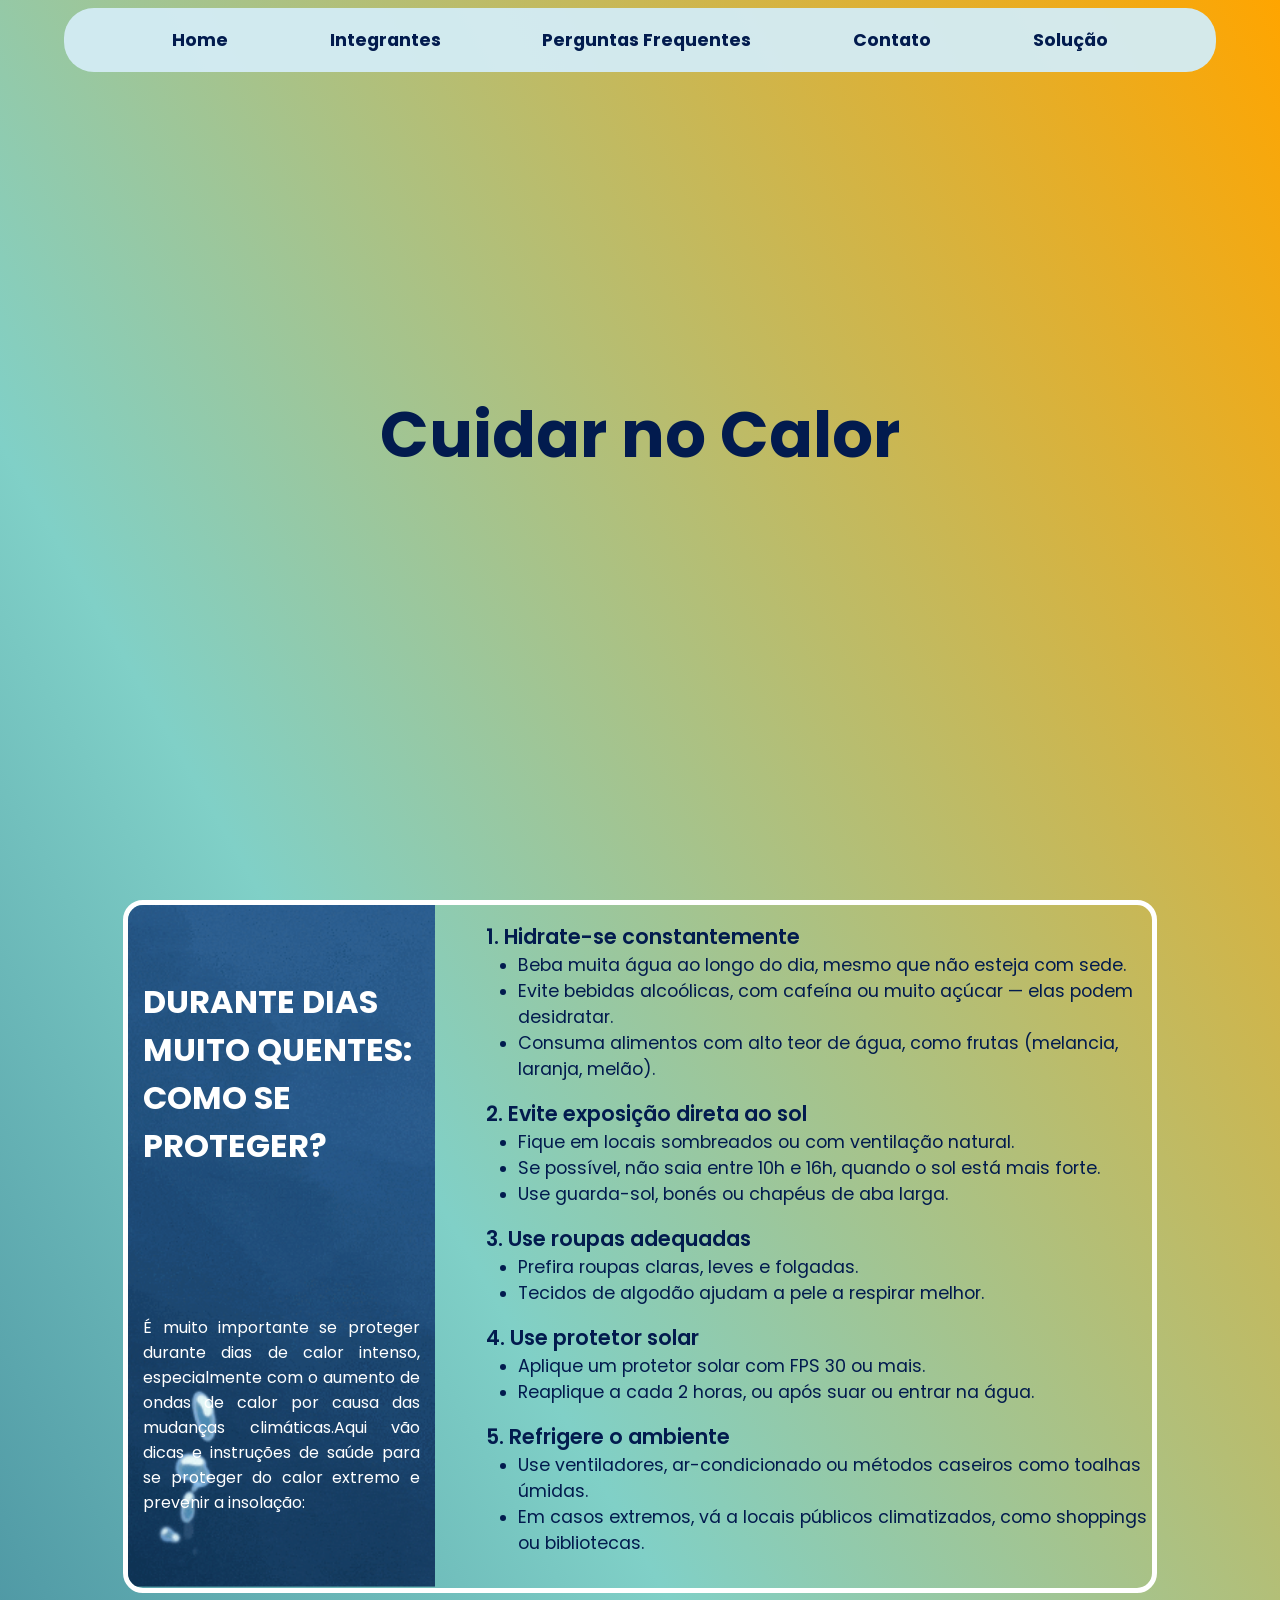
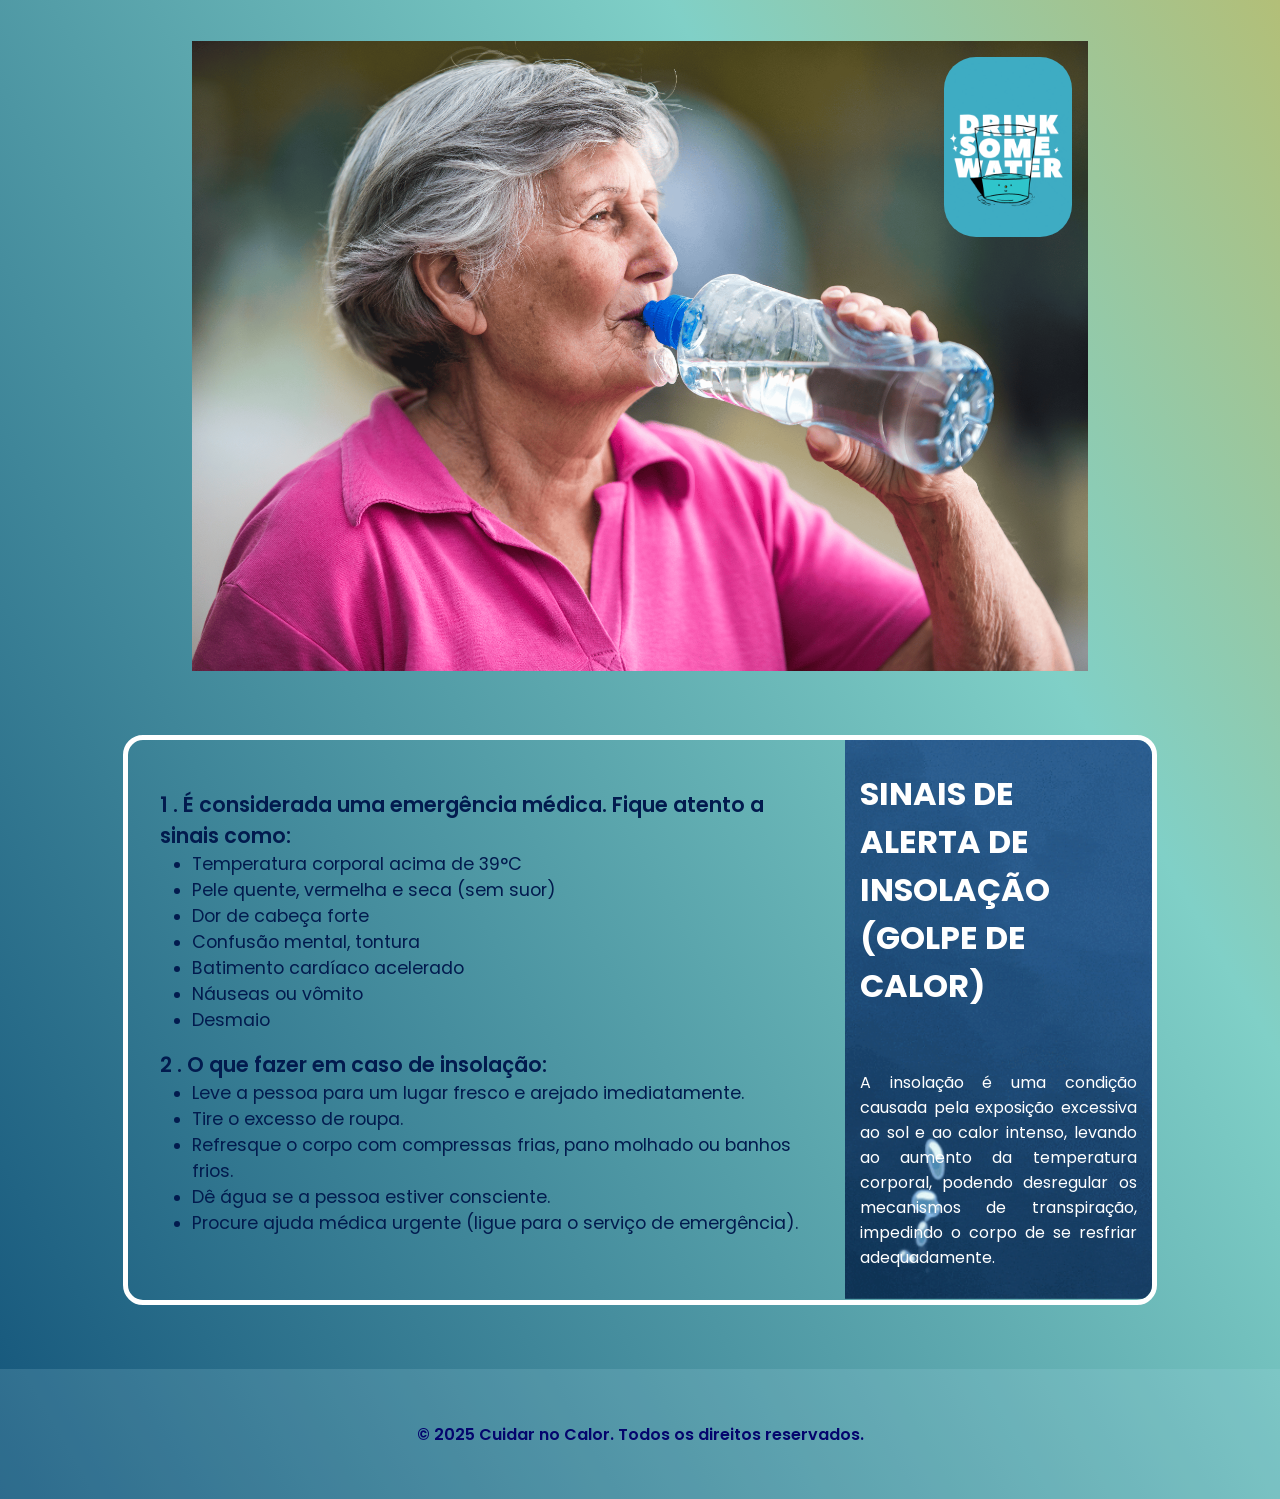
==== index.html @ ffef9924 "first commit" ====
<!DOCTYPE html>
<html lang="pt-br">
<head>
    <meta charset="UTF-8">
    <meta name="viewport" content="width=device-width, initial-scale=1.0">
    <link rel="stylesheet" href="./style/global.css">
    <link rel="stylesheet" href="./style/nav.css">
    <link rel="stylesheet" href="./style/index.css">
    <link rel="stylesheet" href="./style/footer.css">
    <link href="https://fonts.googleapis.com/css2?family=Poppins:wght@300;400;500;600;700&display=swap" rel="stylesheet">

    <title>Home</title>
</head>
<body>
    <header id="mainHeader">
        <nav>
             <ul>
                <li>Home</li>
                <li>Integrantes</li>
                <li>Perguntas Frequentes</li>
                <li>Contato</li>
                <li>Solução</li>
            </ul>
        </nav>
    </header>
    <main>
        <div class="banner">
            <h1>Cuidar no Calor </h1>
        </div>

        <section>  
            <div class="side_title_content">
                <h3>
                    DURANTE DIAS MUITO QUENTES: COMO SE PROTEGER?
                </h3>
                <p>
                    É muito importante se proteger durante dias de calor intenso, especialmente com o aumento de ondas de 
                    calor por causa das mudanças climáticas.Aqui vão dicas e instruções de saúde para se proteger do 
                    calor extremo e prevenir a insolação:
                </p>
            </div>
            <div class="side_content">
                <div class="inner_content">
                    <p class="sub_subtitle">1. Hidrate-se constantemente</p>
                    <ul>
                        <li><p>Beba muita água ao longo do dia, mesmo que não esteja com sede.</p></li>
                        <li><p>Evite bebidas alcoólicas, com cafeína ou muito açúcar — elas podem desidratar.</p></li>
                        <li><p> Consuma alimentos com alto teor de água, como frutas (melancia, laranja, melão).</p></li>
                    </ul>
                
                 </div>
             
                 <div class="inner_content">
                    <p class="sub_subtitle">2. Evite exposição direta ao sol</p>
                    <ul>
                        <li><p>Fique em locais sombreados ou com ventilação natural.</p></li>
                        <li><p>Se possível, não saia entre 10h e 16h, quando o sol está mais forte.</p></li>
                        <li><p>Use guarda-sol, bonés ou chapéus de aba larga.</p></li>
                    </ul>
                 </div>
             
                 <div class="inner_content">
                    <p class="sub_subtitle">3. Use roupas adequadas</p>
                    <ul>
                        <li><p>Prefira roupas claras, leves e folgadas.</p></li>
                        <li><p>Tecidos de algodão ajudam a pele a respirar melhor.</p></li>
                    </ul>
                 </div>
             
                 <div class="inner_content">
                    <p class="sub_subtitle">4. Use protetor solar</p>
                    <ul>
                        <li><p>Aplique um protetor solar com FPS 30 ou mais.</p></li>
                        <li><p>Reaplique a cada 2 horas, ou após suar ou entrar na água.</p></li>
                    </ul>
                 </div>
             
                 <div class="inner_content">
                    <p class="sub_subtitle">5. Refrigere o ambiente</p>
                    <ul>
                        <li><p>Use ventiladores, ar-condicionado ou métodos caseiros como toalhas úmidas.</p></li>
                        <li><p>Em casos extremos, vá a locais públicos climatizados, como shoppings ou bibliotecas.</p></li>
                    </ul>
                 </div>
            </div>
            
             
        </section>

        <div class="banner banner_img">
            <img id="animacao_agua" src="./img/agua-animacao/Drink Water Drinking GIF by The Good Type Co.gif" alt="">
        
        </div>

        <section class="flex-inverted">
            <div class="side_title_content ">
                <h3>SINAIS DE ALERTA DE INSOLAÇÃO (GOLPE DE CALOR)</h3>

                <p>
                A insolação é uma condição causada pela exposição excessiva ao sol e ao calor intenso, 
                levando ao aumento da temperatura corporal, podendo desregular os mecanismos de transpiração,
                 impedindo o corpo de se resfriar adequadamente. 
                </p>

            </div>
           
            <div class="side_content margin_itens_right">
                 <div class="inner_content">
                     <p class="sub_subtitle"> 1 . É considerada uma emergência médica. Fique atento a sinais como:</p>
                      <ul>
                          <li><p>Temperatura corporal acima de 39°C</p></li>
                          <li><p>Pele quente, vermelha e seca (sem suor)</p></li>
                          <li><p>Dor de cabeça forte</p></li>
                          <li><p>Confusão mental, tontura</p></li>
                          <li><p>Batimento cardíaco acelerado</p></li>
                          <li><p>Náuseas ou vômito</p></li>
                          <li><p>Desmaio</p></li>
                      </ul>
                  </div>
              
                  <div class="inner_content">
                      <p class="sub_subtitle">2 . O que fazer em caso de insolação:</p>
                      <ul>
                          <li><p> Leve a pessoa para um lugar fresco e arejado imediatamente.</p></li>
                          <li><p> Tire o excesso de roupa.</p></li>
                          <li><p> Refresque o corpo com compressas frias, pano molhado ou banhos frios.</p></li>
                          <li><p> Dê água se a pessoa estiver consciente.</p></li>
                          <li><p> Procure ajuda médica urgente (ligue para o serviço de emergência).</p></li>
                      </ul>
                  </div>
            </div>
          
            
        </section>
    </main>
    <footer>
        <p>&copy; 2025 Cuidar no Calor. Todos os direitos reservados.</p>
    </footer>

    <script src="./script/index.js"></script>
</body>
</html>
---- style/global.css ----
*{
    margin: 0;
    padding: 0;
    box-sizing: 0;

    list-style: none;
    text-decoration: none;

    font-family: 'Poppins', sans-serif;

}

root{
    --font-dark-blue:rgb(2, 27, 78);
}


body{
    min-height: 100vh;
    width: 100vw;
    /* background-image: url(../img/nav-img/cloudy-4.jpg); */
    /* background-image: linear-gradient(60deg, #64b3f4 0%, #c2e59c 100%); */
    background-image: linear-gradient(60deg, #13547a 0%, #80d0c7 50% , orange 100%);
    background-size: cover;
    background-repeat: no-repeat;

}

h1{
   text-align: center;
   color: var(--font-dark-blue);
   margin-bottom:2rem ;
   font-size:4rem;
}
---- style/nav.css ----
:root{
    --font-dark-blue:rgb(2, 27, 78);
}

header{
    position: fixed;
    top: 0rem;
    width: 100vw;
    height: auto;
    display: grid;
    place-items: center;
    margin-top: 0.5rem;
    background-size: cover;
    background-position: center;
    background-repeat: no-repeat;
    z-index: 100;
    transition: 0.5s ease-in-out all;

}

#mainHeader.hide {
    transform: translateY(-130%); 
}

nav {
    width: 90%;
    height: 4rem;
    display: grid;
    place-items: center;
    border-radius: 30px;
    background-color: rgba(211, 236, 244, 0.961);
}

nav ul{
    width: 90%;
    display: flex;
    align-items: center;
    justify-content: space-around;
}

nav ul li{
    color: var(--font-dark-blue);
    font-size: 1.1rem;
    font-weight: 700;
    cursor: pointer;
    transition: 0.4s ease-in-out all;
    padding: 5px;
}

nav ul li:hover{
    transform: scale(1.15);
}
---- style/index.css ----
root{
    --font-dark-blue:rgb(2, 27, 78);
}

main{
display: flex;
flex-direction: column;
align-items: center;
justify-content: center;

}

.banner{
    width: 100vw;
    height: 100vh;
    display: flex;
    align-items: center;
    justify-content: center;
    opacity: 0; 
    transform: translateY(20px);
    animation: aparecerH1 5s ease forwards; 
}

@keyframes aparecerH1 {
    from {
        opacity: 0;
        transform: translateY(20px);
    }
    to {
        opacity: 1;
        transform: translateY(0);
    }
}

.banner_img{
    position: relative;
    background-image: url(../img/water01.webp);
    background-size: cover;
    width: 70%;
    height: 70vh;
    margin-bottom: 4rem;
    z-index: 90;

}

#animacao_agua{
    position: absolute;
    width: 8rem;
    top: 1rem;
    right: 1rem;
    border-radius: 2rem;
}

section {
    width: 80%;
    min-height: 35rem;
    display: flex;
    align-items: center;
    justify-content: space-between;
    margin-bottom: 3rem;
    border: 5px solid white;
    border-radius: 20px;
    overflow: hidden;
}

.flex-inverted{
    flex-direction: row-reverse
}

.side_title_content{
    width: 30%;
    display: flex;
    flex-direction: column;
    align-items: center;
    align-self: stretch;
    justify-content: space-around;
    padding: 0;
    margin: 0;
    background-image: url(../img/agua-animacao/AnimationBubble.gif);
    background-position: center;
    background-repeat: no-repeat;
    background-size: cover;
}

.side_title_content h3{
    font-size: 2rem;
    width: 90%;
    color: white;
    
}

.side_title_content p{
    font-size: 1rem;
    width: 90%;
    color: white;
    text-align: justify;
}

.side_content{
    display: flex;
    flex-direction: column;
    width: 65%;
    padding: 1rem 0;
}

.margin_itens_right{
   margin-left: 2rem;
   
}

.inner_content .sub_subtitle{
    font-size: 1.3rem;
    font-weight: 600;
    color: var(--font-dark-blue);

}

.inner_content ul{
    margin-bottom: 1rem;
}

.inner_content ul li{
    list-style:disc;
    margin-left: 2rem;
    color: var(--font-dark-blue);
}
.inner_content ul li p{
    color: var(--font-dark-blue);
    font-size: 1.1rem;
}
---- style/footer.css ----
:root{
    --dark-blue-color: rgb(4, 4, 109);
}

footer{
    display: grid;
    place-items: center;
    height: 90px;
    width: 100vw;
    background-color: rgba(173, 216, 230, 0.168);
    padding: 20px 0;
    margin-top: 1rem;
}

footer p{
    font-size: 16px;
    font-weight: 600;
    color: var(--dark-blue-color);
}


@media (max-width: 600px){
    footer{
        padding:  0px;
    }
    
    footer p{
        font-size: 12px;
        text-align: center;
    }

}

@media (min-width: 601px) and (max-width: 761px){
    footer{
        padding:  0px;
    }
    
    footer p{
        font-size: 14px;
    }
}
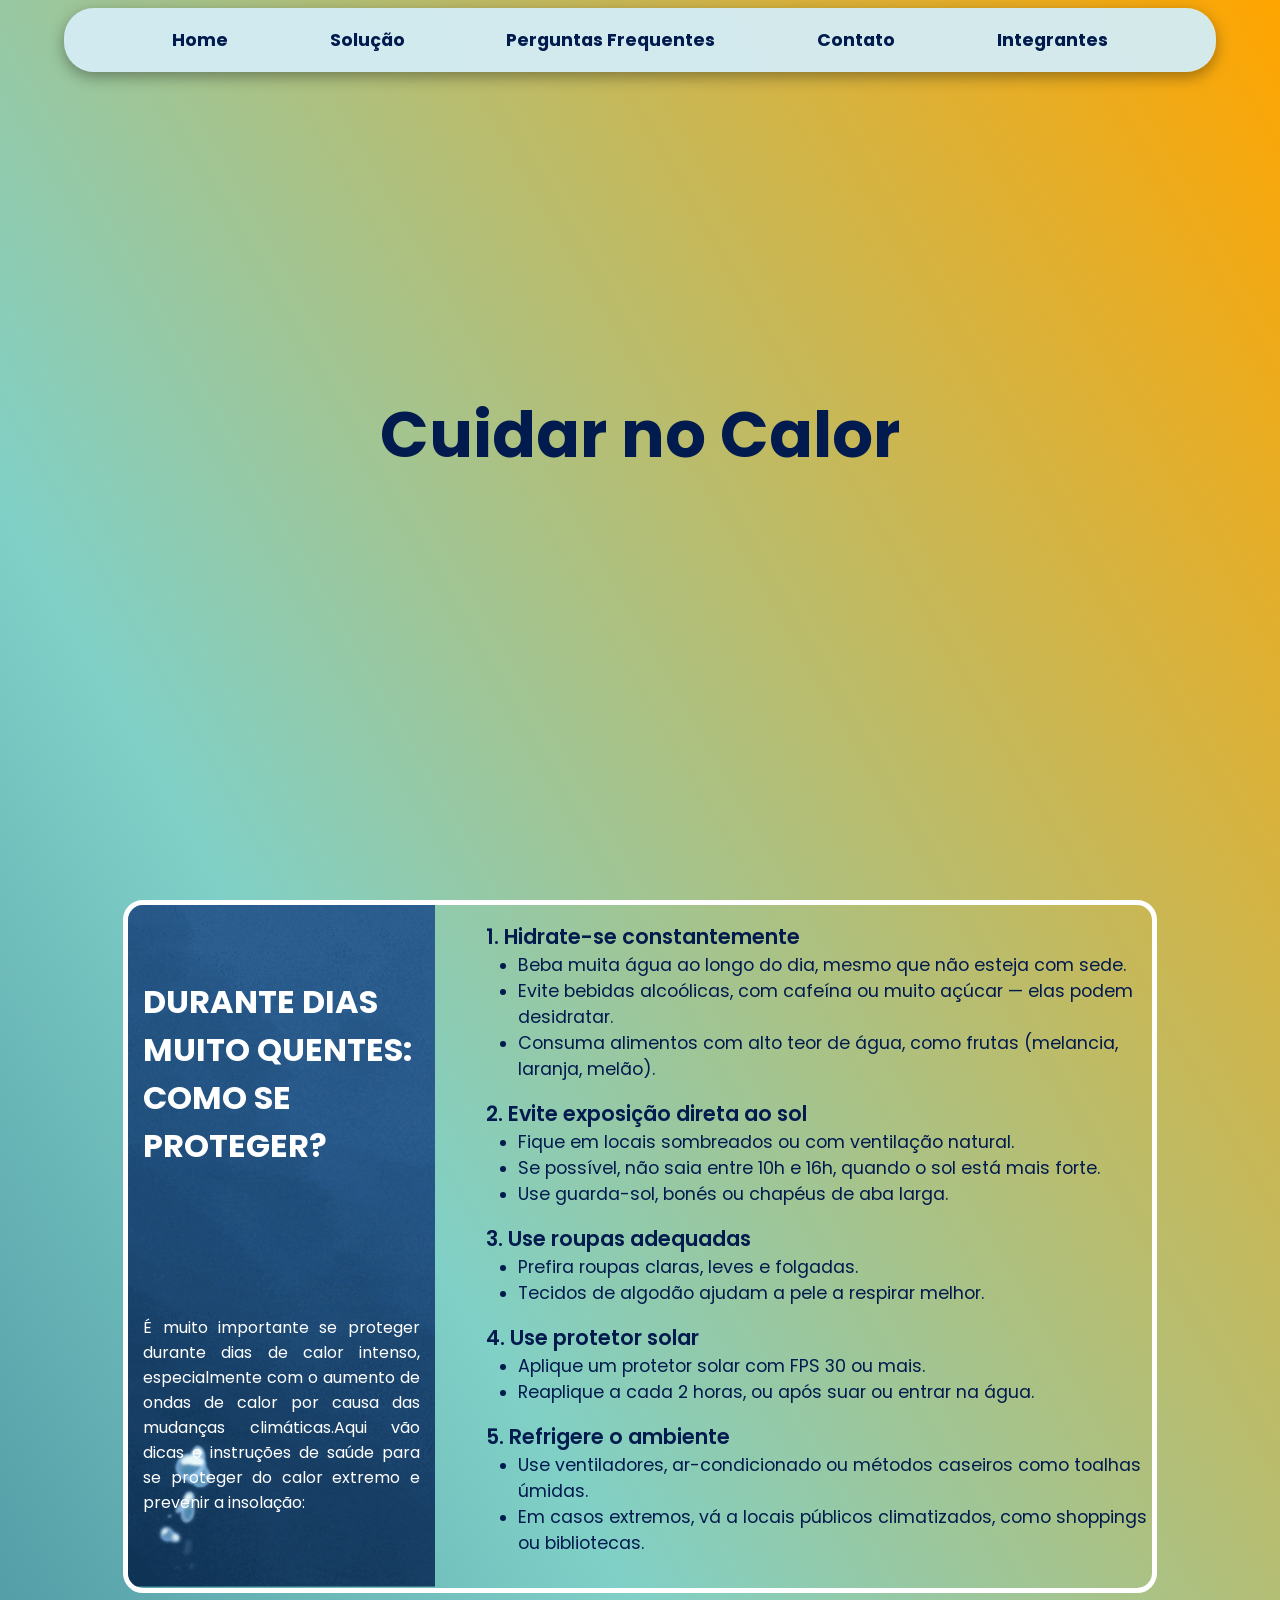
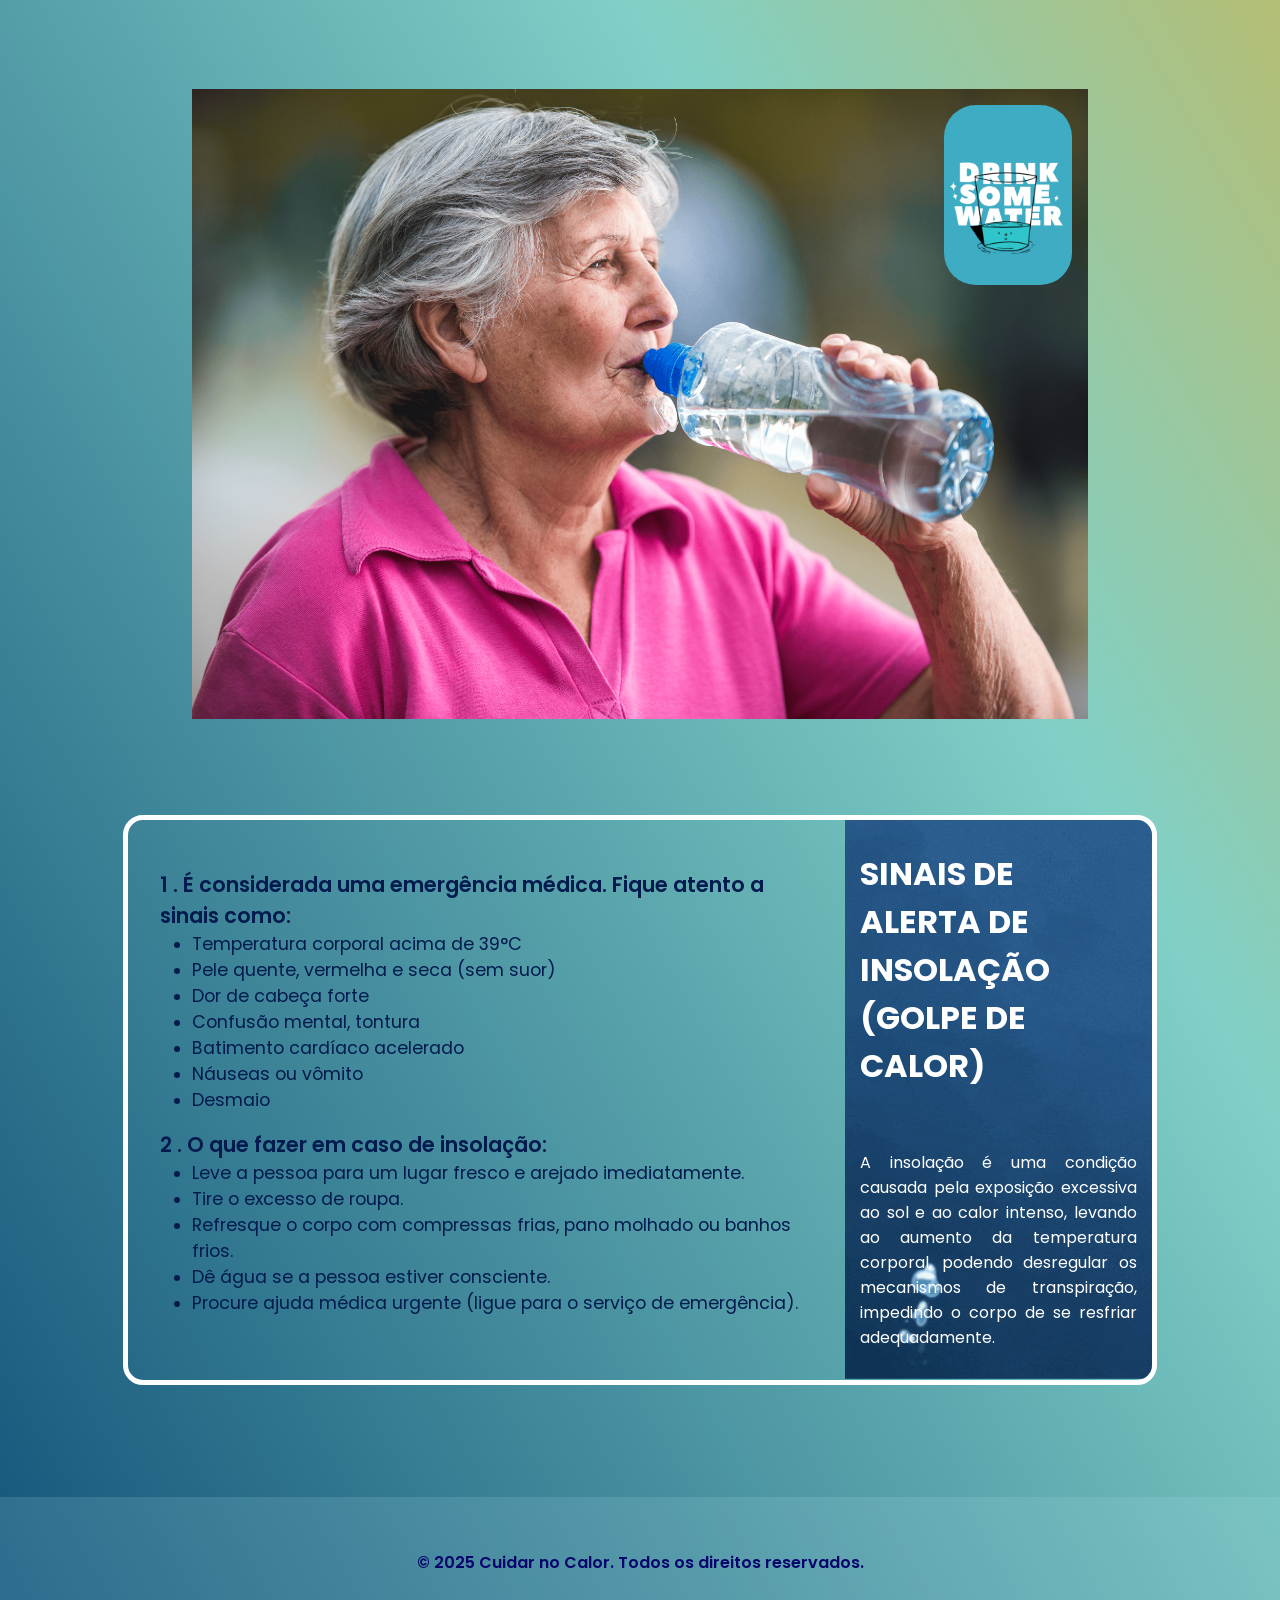
==== commit dd3670d3: "FAQ feito" ====
--- a/index.html
+++ b/index.html
@@ -15,11 +15,11 @@
     <header id="mainHeader">
         <nav>
              <ul>
-                <li>Home</li>
-                <li>Integrantes</li>
-                <li>Perguntas Frequentes</li>
-                <li>Contato</li>
-                <li>Solução</li>
+                <li><a href="#">Home</a></li>
+                <li><a href="#">Solução</a></li>
+                <li><a href="./pages/faq.html">Perguntas Frequentes</a></li>
+                <li><a href="#">Contato</a></li>
+                <li><a href="#">Integrantes</a></li>
             </ul>
         </nav>
     </header>
@@ -137,6 +137,6 @@
         <p>&copy; 2025 Cuidar no Calor. Todos os direitos reservados.</p>
     </footer>
 
-    <script src="./script/index.js"></script>
+    <script src="./script/nav.js"></script>
 </body>
 </html>
--- a/style/global.css
+++ b/style/global.css
@@ -26,10 +26,7 @@
 
 }
 
-h1{
-   text-align: center;
-   color: var(--font-dark-blue);
-   margin-bottom:2rem ;
-   font-size:4rem;
-}
 
+a{
+    color: var(--font-dark-blue);
+}
--- a/style/nav.css
+++ b/style/nav.css
@@ -14,7 +14,8 @@
     background-position: center;
     background-repeat: no-repeat;
     z-index: 100;
-    transition: 0.5s ease-in-out all;
+    transition: 0.6s ease-in-out all;
+   
 
 }
 
@@ -29,6 +30,7 @@
     place-items: center;
     border-radius: 30px;
     background-color: rgba(211, 236, 244, 0.961);
+    box-shadow: rgba(0, 0, 0, 0.35) 0px 5px 15px;
 }
 
 nav ul{
--- a/style/index.css
+++ b/style/index.css
@@ -1,4 +1,4 @@
-root{
+:root{
     --font-dark-blue:rgb(2, 27, 78);
 }
 
@@ -9,6 +9,13 @@
 justify-content: center;
 
 }
+
+h1{
+    text-align: center;
+    color: var(--font-dark-blue);
+    margin-bottom:2rem ;
+    font-size:4rem;
+ }
 
 .banner{
     width: 100vw;
@@ -38,7 +45,7 @@
     background-size: cover;
     width: 70%;
     height: 70vh;
-    margin-bottom: 4rem;
+    margin-bottom: 6rem;
     z-index: 90;
 
 }
@@ -57,7 +64,7 @@
     display: flex;
     align-items: center;
     justify-content: space-between;
-    margin-bottom: 3rem;
+    margin-bottom: 6rem;
     border: 5px solid white;
     border-radius: 20px;
     overflow: hidden;
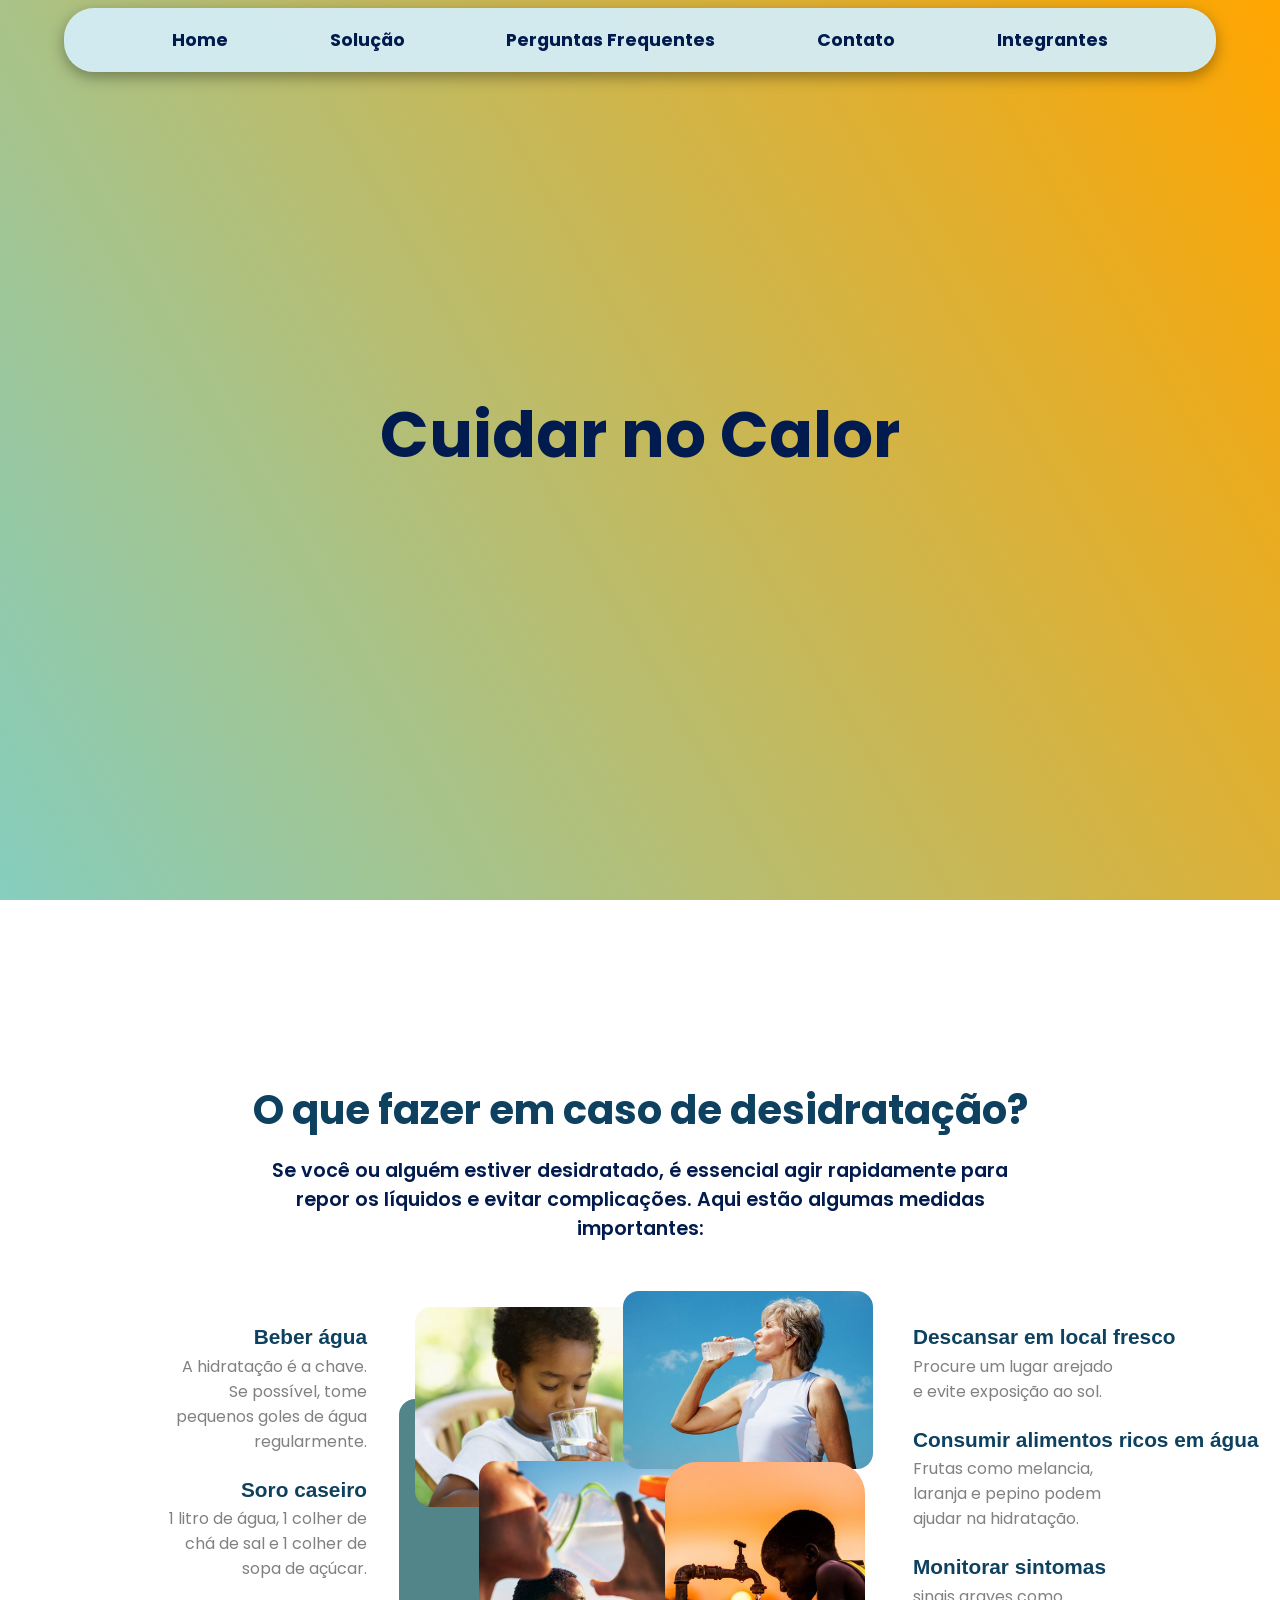
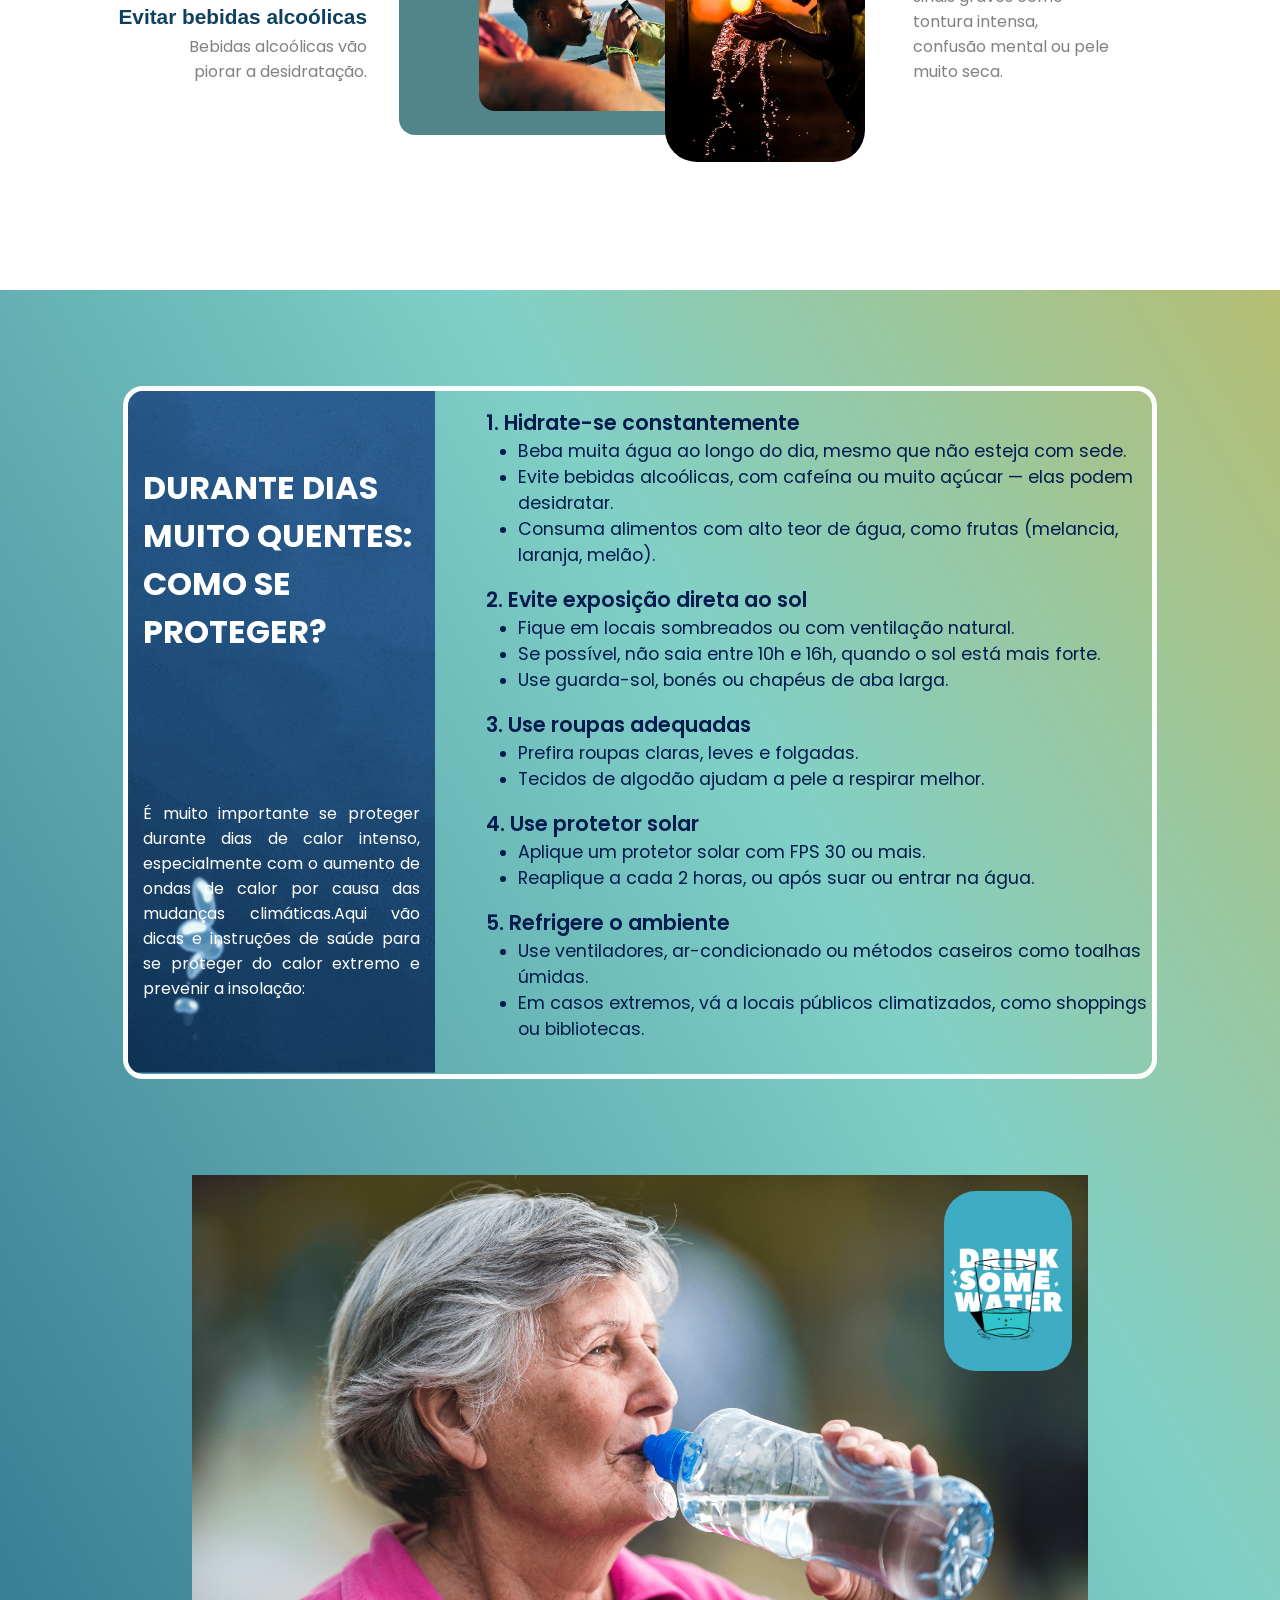
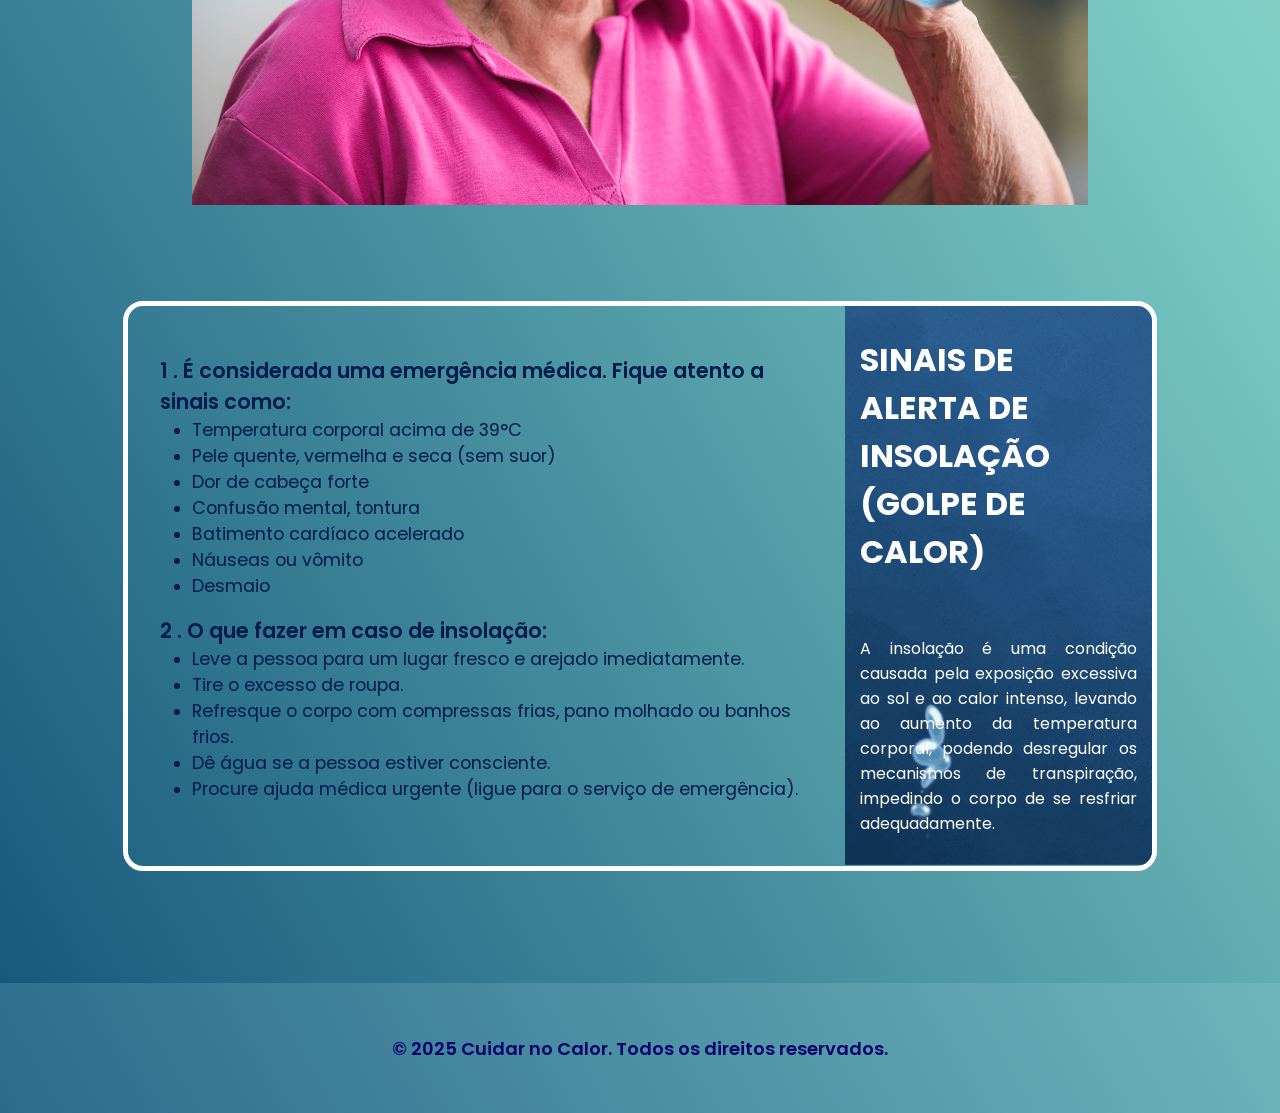
==== commit bfb1dd77: "faq e section 01 index" ====
--- a/index.html
+++ b/index.html
@@ -9,7 +9,7 @@
     <link rel="stylesheet" href="./style/footer.css">
     <link href="https://fonts.googleapis.com/css2?family=Poppins:wght@300;400;500;600;700&display=swap" rel="stylesheet">
 
-    <title>Home</title>
+    <title>Cuidar no Calor - Home</title>
 </head>
 <body>
     <header id="mainHeader">
@@ -23,10 +23,61 @@
             </ul>
         </nav>
     </header>
+
     <main>
         <div class="banner">
             <h1>Cuidar no Calor </h1>
         </div>
+
+        <section id="section01">
+            <h3>O que fazer em caso de desidratação?</h3>
+            <p id="text01_sec03">
+              Se você ou alguém estiver desidratado, é essencial agir rapidamente para repor os 
+              líquidos e evitar complicações. Aqui estão algumas medidas importantes:
+           </p>
+ 
+           <div id="container_info">
+             <div id="container_left">
+                 <div class="box box_left">
+                     <p class="titulo">Beber água</p>
+                     <p class="text">A hidratação é a chave. Se possível, tome pequenos goles de água regularmente.</p>
+                 </div>
+                 <div class="box box_left">
+                     <p class="titulo">Soro caseiro</p>
+                     <p class="text">1 litro de água, 1 colher de chá de sal e 1 colher de sopa de açúcar.</p>
+                 </div>
+                 <div class="box box_left">
+                     <p class="titulo">Evitar bebidas alcoólicas</p>
+                     <p class="text">Bebidas alcoólicas vão piorar a desidratação.</p>
+                 </div>
+              
+             </div>
+ 
+             <div id="container_middle">
+                 <div id="back_container"></div>
+                 <div id="dot_container"></div>
+                 <img id="img03" src="./img/section01/agua01.jpg" alt="">
+                 <img id="img02" src="./img/section01/agua02.jpg" alt="">
+                 <img id="img01" src="./img/section01/agua03.jpg" alt="">
+                 <img id="img04" src="./img/section01/agua04.jpg" alt="">
+             </div>
+ 
+             <div id="container_right">
+                 <div class="box box_right">
+                     <p class="titulo leff_position">Descansar em local fresco</p>
+                     <p class="text leff_position">Procure um lugar arejado e evite exposição ao sol.</p>
+                 </div> 
+                 <div class="box box_right">
+                     <p class="titulo leff_position">Consumir alimentos ricos em água</p>
+                     <p class="text leff_position">Frutas como melancia, laranja e pepino podem ajudar na hidratação.</p>
+                 </div>
+                  <div class="box box_right">
+                     <p class="titulo leff_position">Monitorar sintomas</p>
+                     <p class="text leff_position">sinais graves como tontura intensa, confusão mental ou pele muito seca.</p>
+                 </div>
+             </div>
+           </div>
+         </section>
 
         <section>  
             <div class="side_title_content">
@@ -88,8 +139,7 @@
         </section>
 
         <div class="banner banner_img">
-            <img id="animacao_agua" src="./img/agua-animacao/Drink Water Drinking GIF by The Good Type Co.gif" alt="">
-        
+            <img id="animacao_agua" src="./img/agua-animacao/Drink Water Drinking GIF by The Good Type Co.gif" alt="">      
         </div>
 
         <section class="flex-inverted">
@@ -132,7 +182,12 @@
           
             
         </section>
+
+      
+
+
     </main>
+
     <footer>
         <p>&copy; 2025 Cuidar no Calor. Todos os direitos reservados.</p>
     </footer>
--- a/style/index.css
+++ b/style/index.css
@@ -1,5 +1,6 @@
 :root{
     --font-dark-blue:rgb(2, 27, 78);
+    --font-title-green: #0e415f;
 }
 
 main{
@@ -10,12 +11,6 @@
 
 }
 
-h1{
-    text-align: center;
-    color: var(--font-dark-blue);
-    margin-bottom:2rem ;
-    font-size:4rem;
- }
 
 .banner{
     width: 100vw;
@@ -27,6 +22,14 @@
     transform: translateY(20px);
     animation: aparecerH1 5s ease forwards; 
 }
+
+h1{
+    text-align: center;
+    color: var(--font-dark-blue);
+    margin-bottom:2rem ;
+    font-size:4rem;
+ }
+
 
 @keyframes aparecerH1 {
     from {
@@ -134,4 +137,147 @@
 .inner_content ul li p{
     color: var(--font-dark-blue);
     font-size: 1.1rem;
-}+}
+
+#section01{
+    display: flex;
+    flex-direction: column;
+    align-items: center;
+    justify-content: center;
+    border: none;
+    width: 100vw;
+    background-color: white;
+    border-radius: 0;
+    min-height: 110vh;
+}
+
+#section01 > h3{
+    font-size: 2.5rem;
+    margin: 1rem 0;
+    color: var(--font-title-green);
+}
+
+#text01_sec03{
+    font-size: 1.2rem;
+    font-weight: 600;
+    color: var(--font-dark-blue);
+    width: 60%;
+    text-align: center;
+    margin-bottom: 4rem;
+}
+
+
+#container_info{
+    min-width: 85%;
+    display: flex;
+    align-items: center;
+    justify-content: center;
+}
+
+.box_left{
+    width: 380px;
+    margin-bottom: 1.5rem;
+    display: flex;
+    flex-direction: column;
+    align-items: end;
+    margin-right: 1rem;
+}
+
+.box_left .text{
+    width: 200px;
+    font-size: 1rem;
+    font-weight: 400;
+    color: rgb(130, 129, 129);
+    text-align: right;
+    
+}
+
+
+.box_right{
+    width: 380px;
+    margin-bottom: 1.5rem;
+    display: flex;
+    flex-direction: column;
+    align-items: start;
+    margin-left: 1rem;
+}
+
+.box_right > .text{
+    display: flex;
+    align-items: start;
+    justify-content: start;
+    width: 200px;
+    font-size: 1rem;
+    font-weight: 400;
+    color: rgb(130, 129, 129);
+    text-align: left;
+
+}
+
+.box .titulo{
+    font-size: 1.3rem;
+    font-weight: 800;
+    color: var(--font-title-green);
+    margin-bottom: 0.3rem;
+    text-align: right;
+}
+
+
+
+#container_middle{
+    position: relative;
+    height: 420px;
+    width: 450px;
+    margin: 0 2rem;
+}
+
+#container_middle img{
+    position: absolute;
+   
+}
+
+#img01{
+    width: 200px;
+    bottom: -2.2rem;
+    right: 0;
+    border-radius: 2rem;
+    z-index: 84;
+}
+
+#img02{
+    width: 250px;
+    right: -0.5rem;
+    top: -1rem;
+    border-radius: 1rem;
+    z-index: 83;
+}
+#img03{
+    width: 200px;
+    left: 4rem;
+    bottom: 1rem;
+    border-radius: 1rem;
+    z-index: 82;
+}
+#img04{
+    width: 300px;
+    left: 0;
+    top: 0;
+    border-radius: 1rem;
+    z-index: 81;
+}
+
+#back_container{
+    position: absolute;
+    width: 80%;
+    height: 80%;
+    border-radius:1rem;
+    background-color: #52858a;
+    z-index: 70;
+    bottom: -0.5rem;
+    left: -1rem;
+}
+
+#container_info #container_left{}
+#container_info {}
+#container_info {}
+
--- a/style/footer.css
+++ b/style/footer.css
@@ -13,7 +13,7 @@
 }
 
 footer p{
-    font-size: 16px;
+    font-size: 18px;
     font-weight: 600;
     color: var(--dark-blue-color);
 }
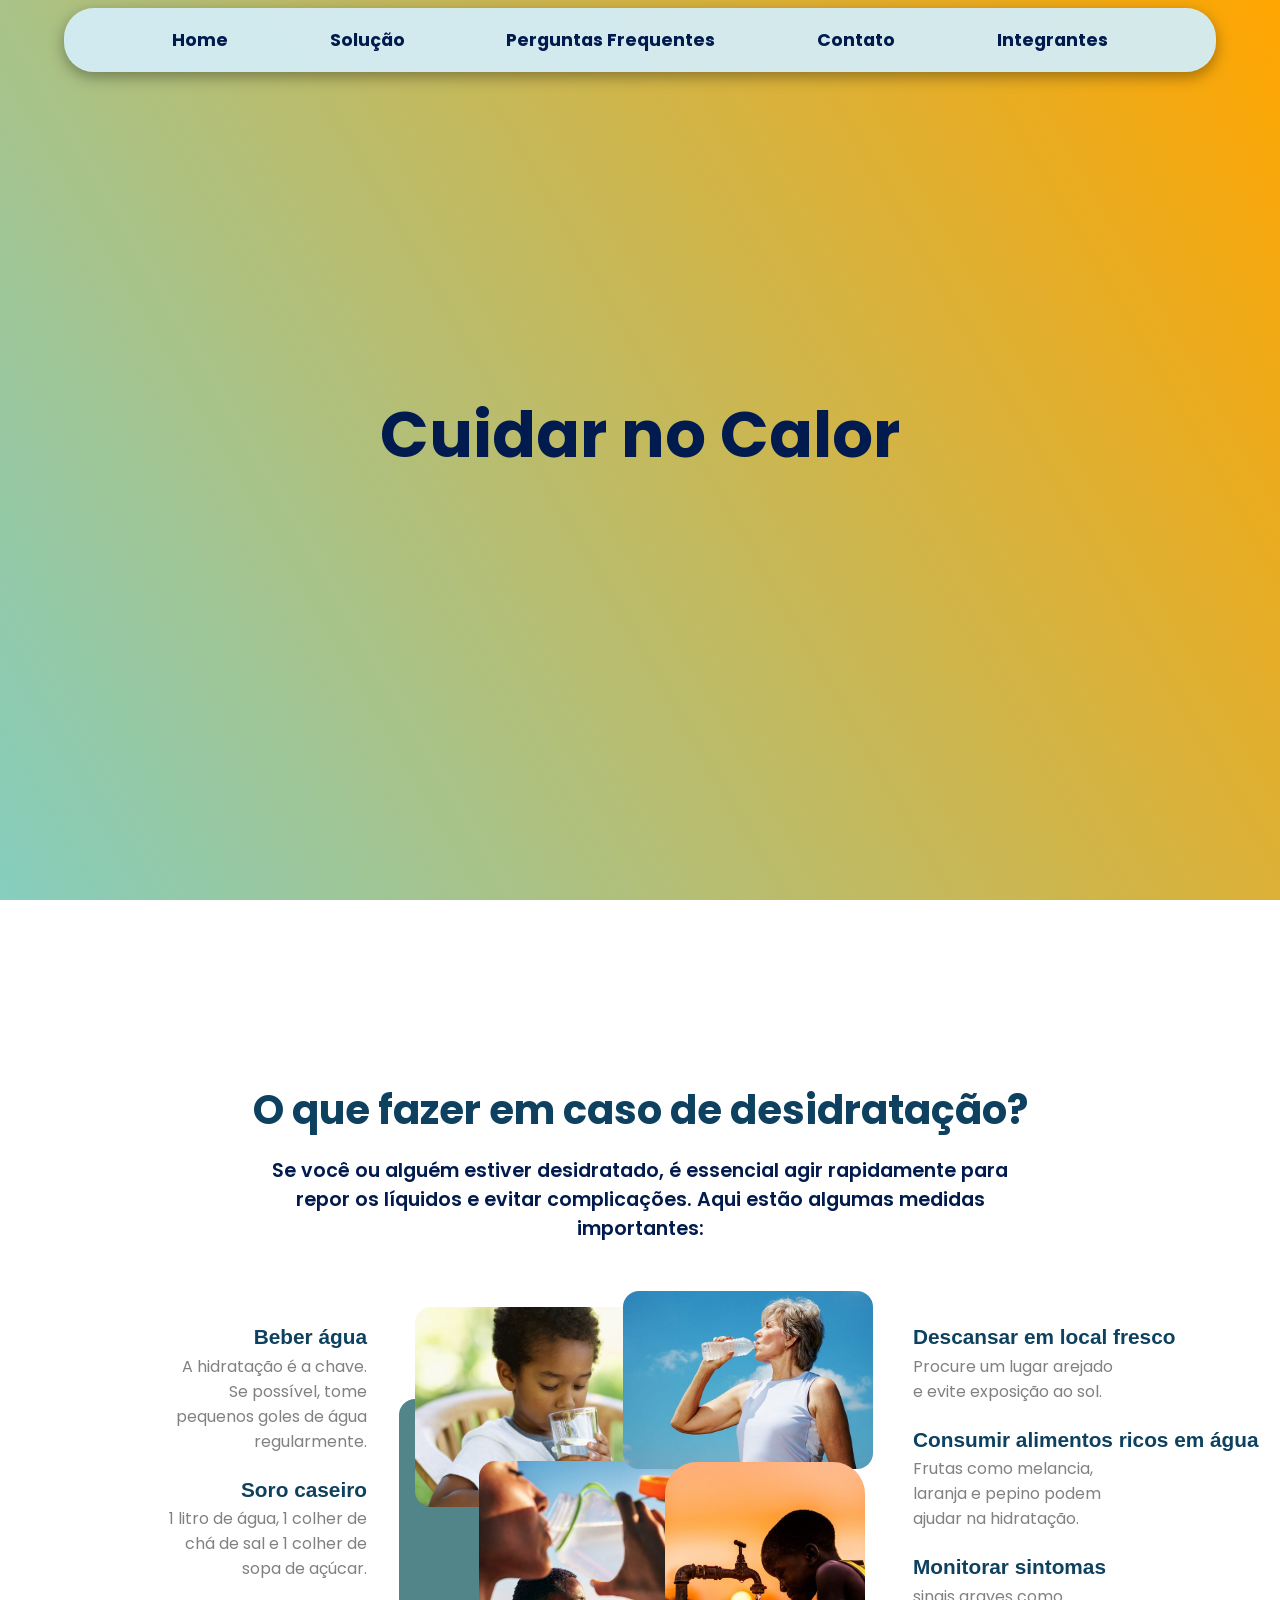
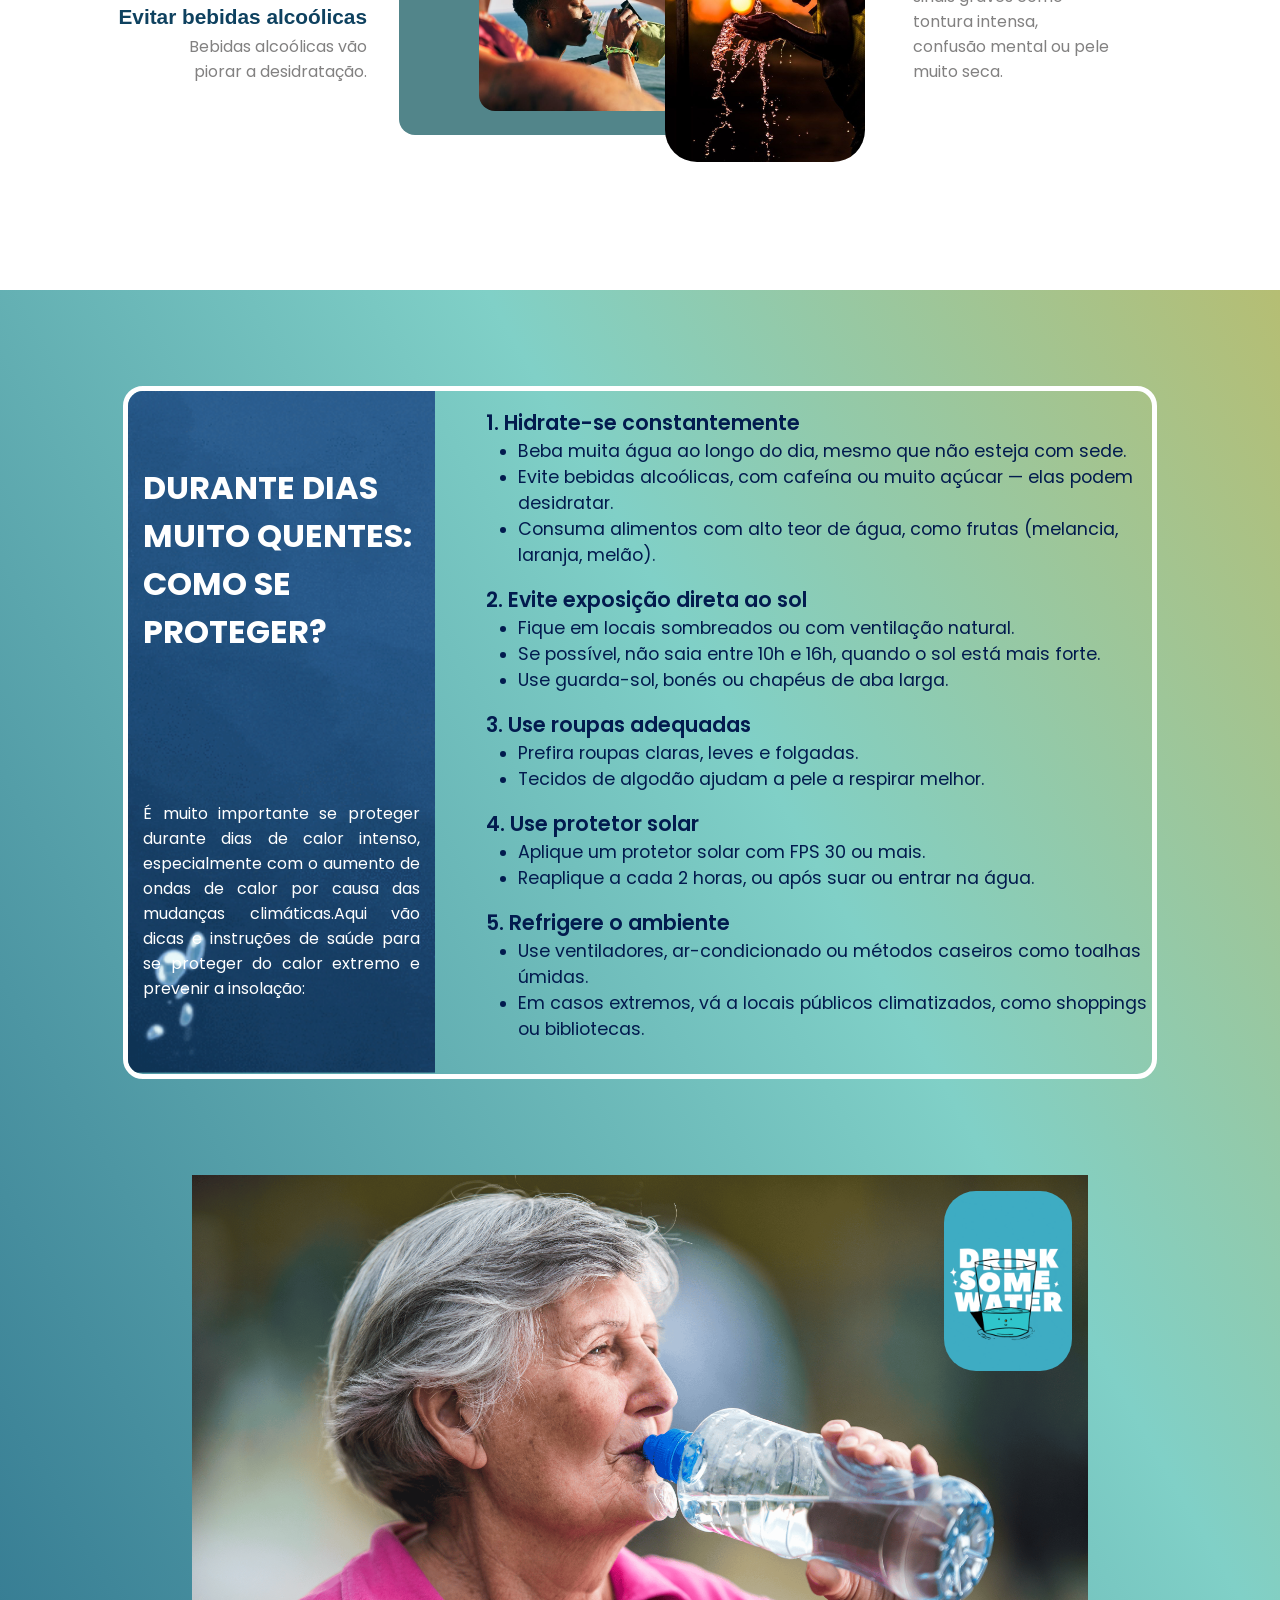
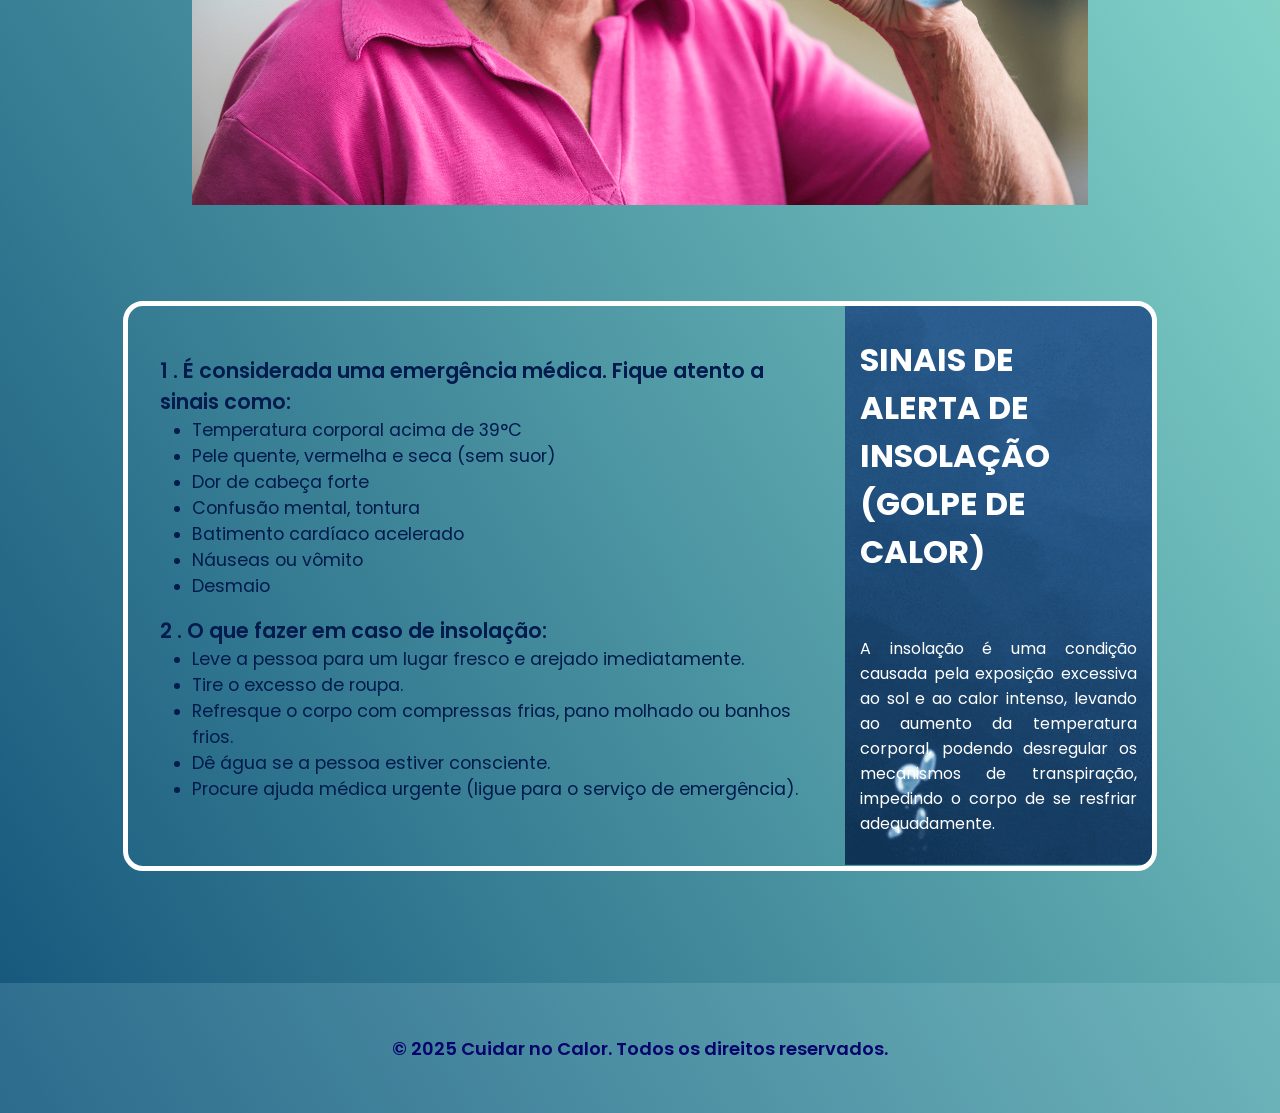
==== commit 3c860032: "parte da solucao html" ====
--- a/index.html
+++ b/index.html
@@ -16,7 +16,7 @@
         <nav>
              <ul>
                 <li><a href="#">Home</a></li>
-                <li><a href="#">Solução</a></li>
+                <li><a href="./pages/solucao.html">Solução</a></li>
                 <li><a href="./pages/faq.html">Perguntas Frequentes</a></li>
                 <li><a href="#">Contato</a></li>
                 <li><a href="#">Integrantes</a></li>
--- a/style/global.css
+++ b/style/global.css
@@ -10,16 +10,11 @@
 
 }
 
-root{
-    --font-dark-blue:rgb(2, 27, 78);
-}
 
 
 body{
     min-height: 100vh;
     width: 100vw;
-    /* background-image: url(../img/nav-img/cloudy-4.jpg); */
-    /* background-image: linear-gradient(60deg, #64b3f4 0%, #c2e59c 100%); */
     background-image: linear-gradient(60deg, #13547a 0%, #80d0c7 50% , orange 100%);
     background-size: cover;
     background-repeat: no-repeat;
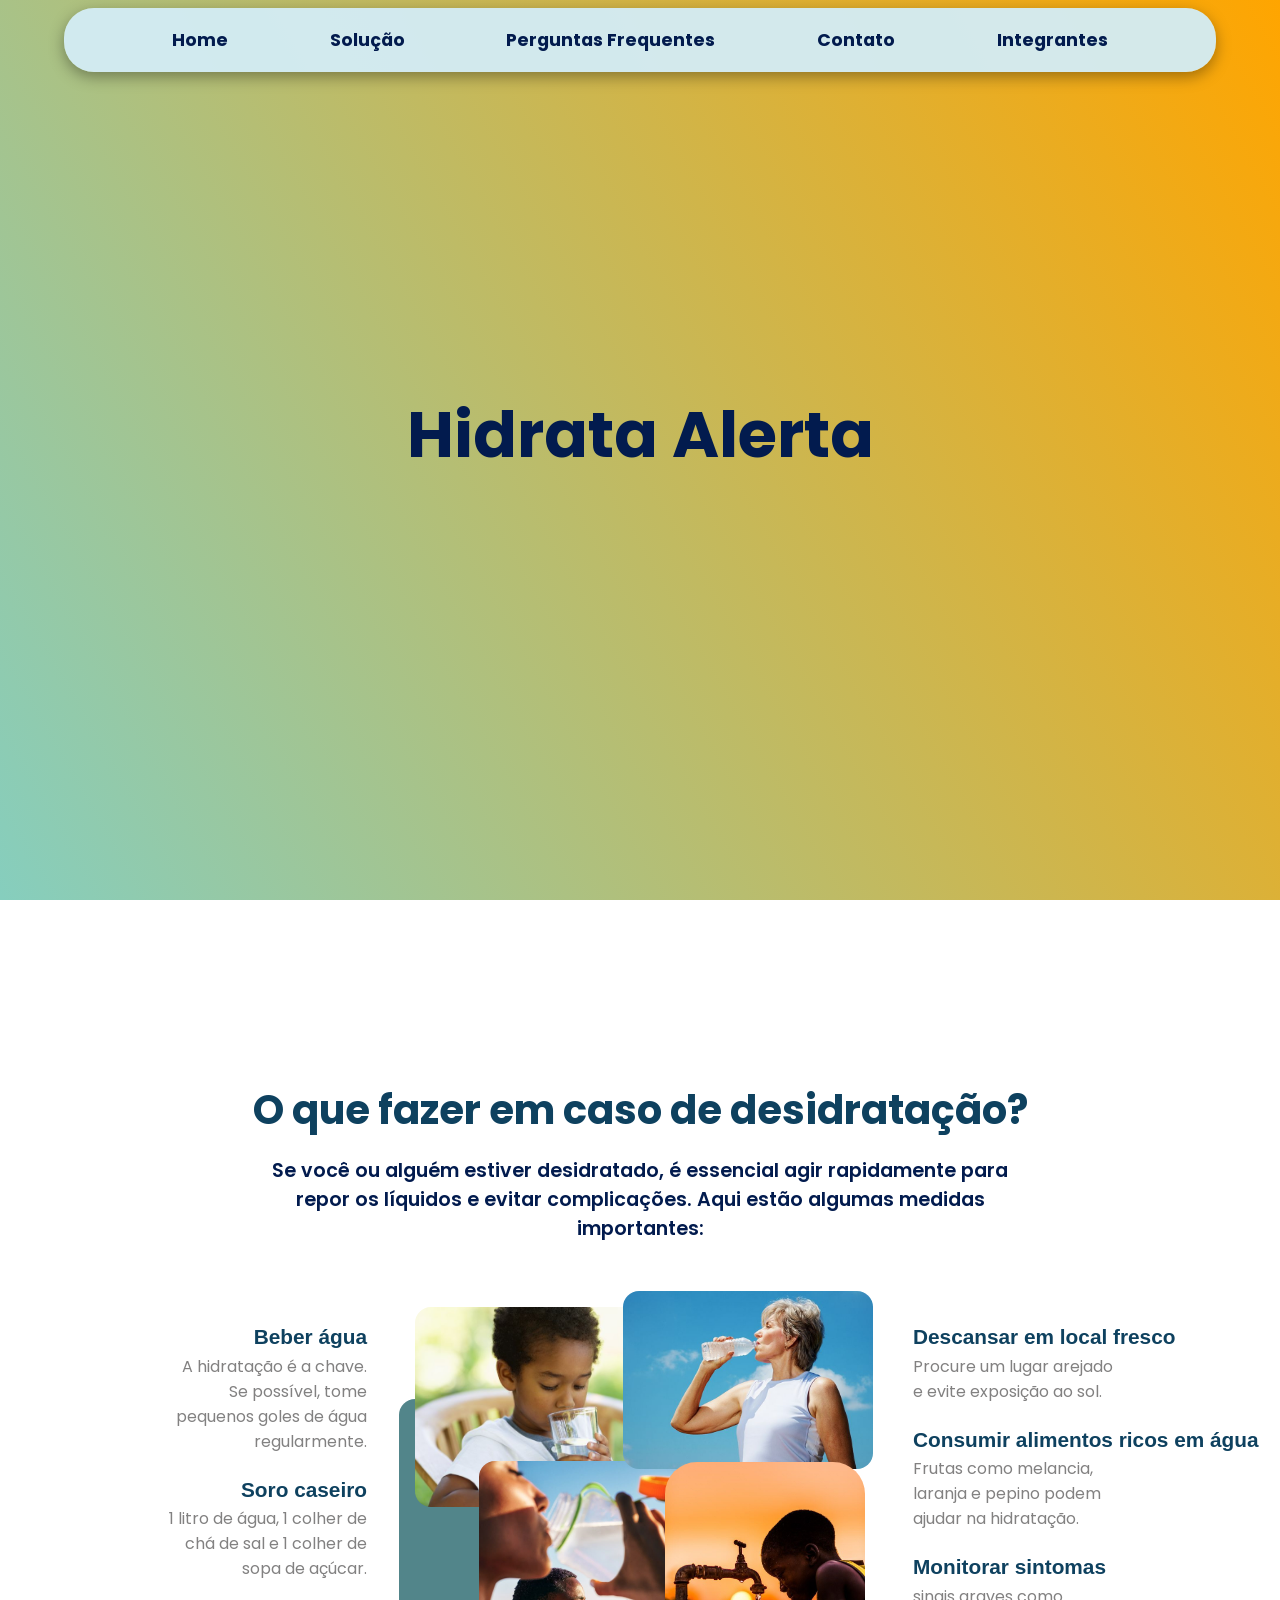
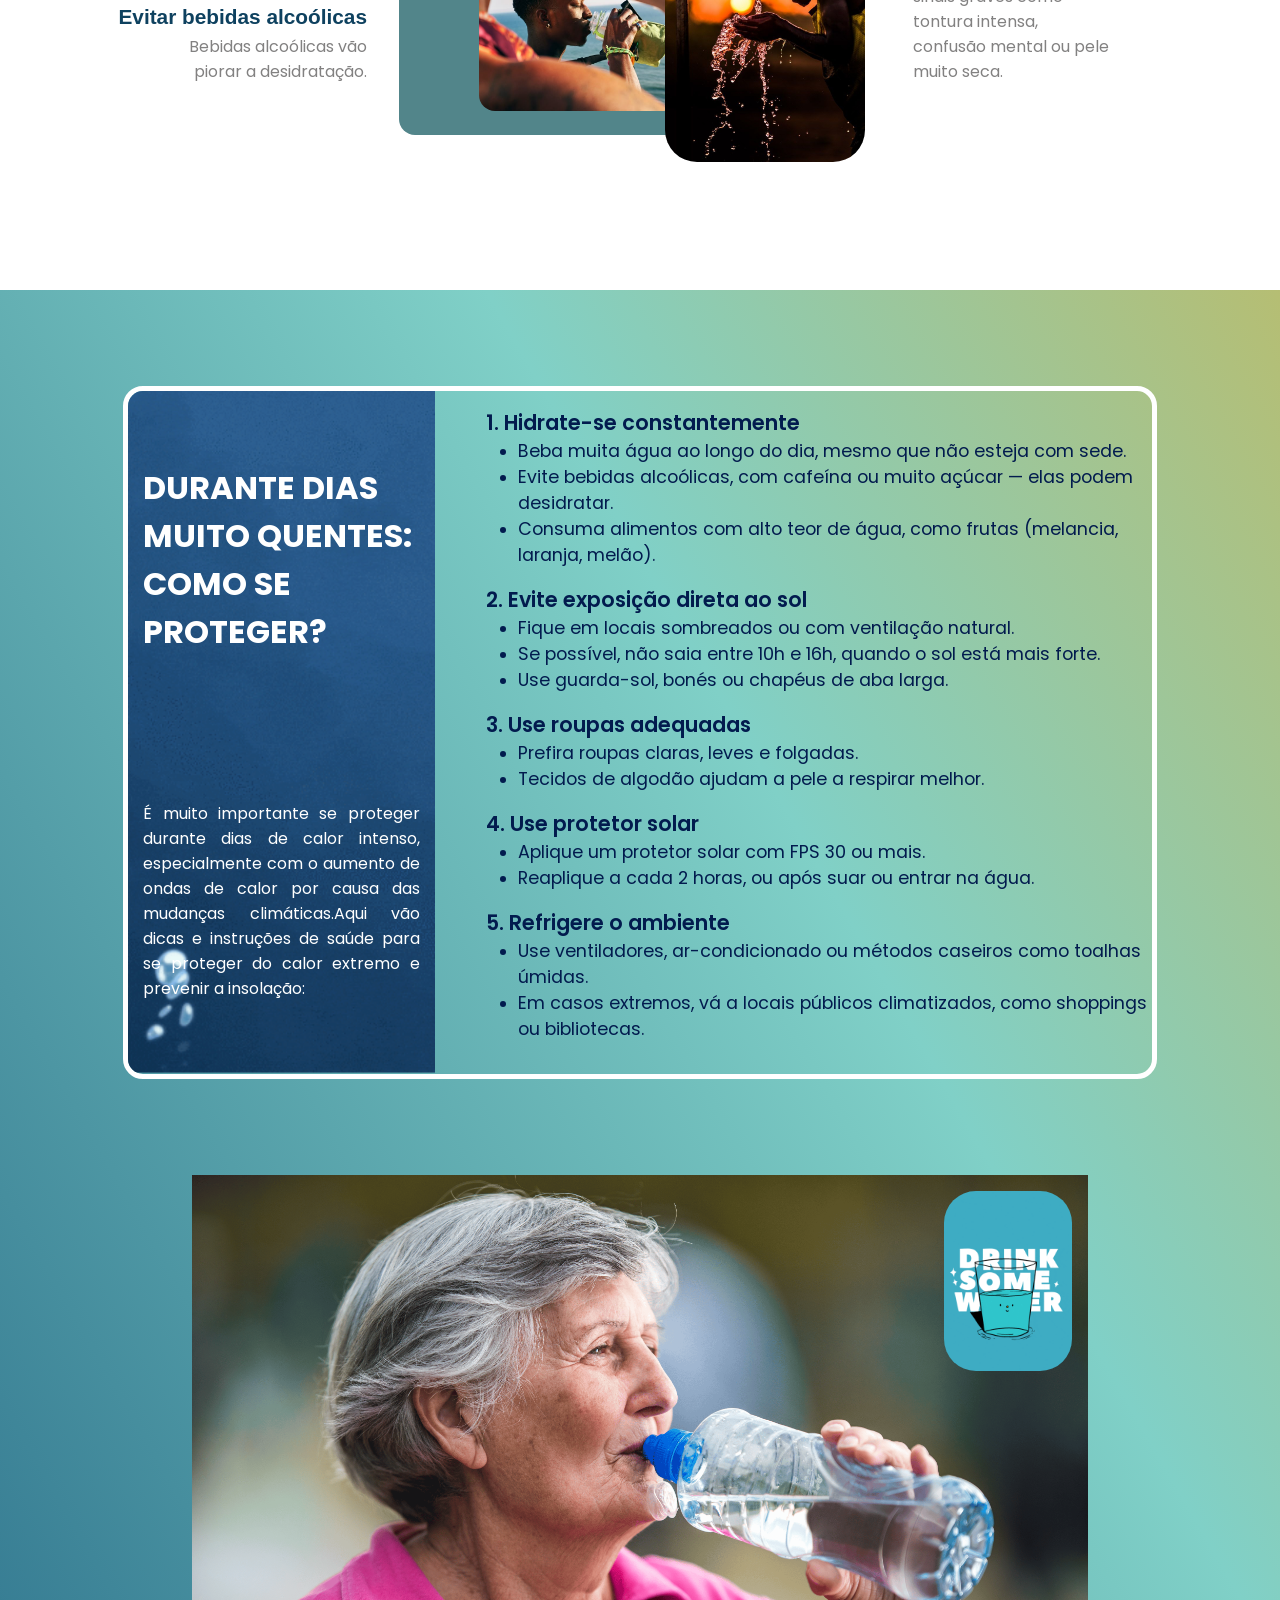
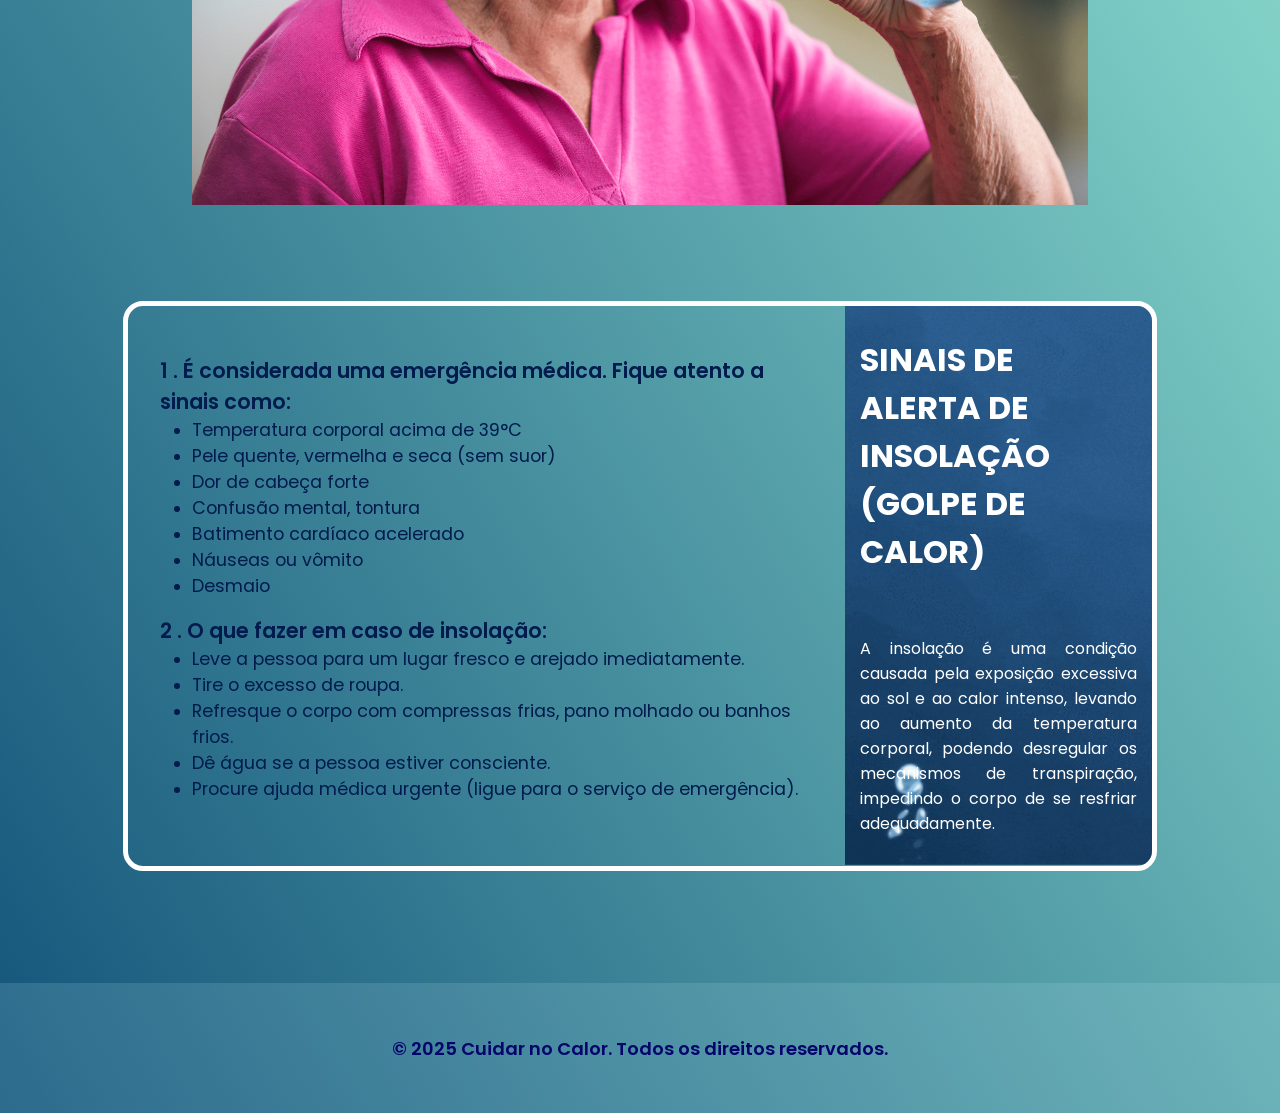
==== commit ba9ab5f8: "contato finalizado" ====
--- a/index.html
+++ b/index.html
@@ -9,7 +9,7 @@
     <link rel="stylesheet" href="./style/footer.css">
     <link href="https://fonts.googleapis.com/css2?family=Poppins:wght@300;400;500;600;700&display=swap" rel="stylesheet">
 
-    <title>Cuidar no Calor - Home</title>
+    <title>Hidrata Alerta - Home</title>
 </head>
 <body>
     <header id="mainHeader">
@@ -18,7 +18,7 @@
                 <li><a href="#">Home</a></li>
                 <li><a href="./pages/solucao.html">Solução</a></li>
                 <li><a href="./pages/faq.html">Perguntas Frequentes</a></li>
-                <li><a href="#">Contato</a></li>
+                <li><a href="./pages/contato.html">Contato</a></li>
                 <li><a href="#">Integrantes</a></li>
             </ul>
         </nav>
@@ -26,7 +26,7 @@
 
     <main>
         <div class="banner">
-            <h1>Cuidar no Calor </h1>
+            <h1>Hidrata Alerta </h1>
         </div>
 
         <section id="section01">
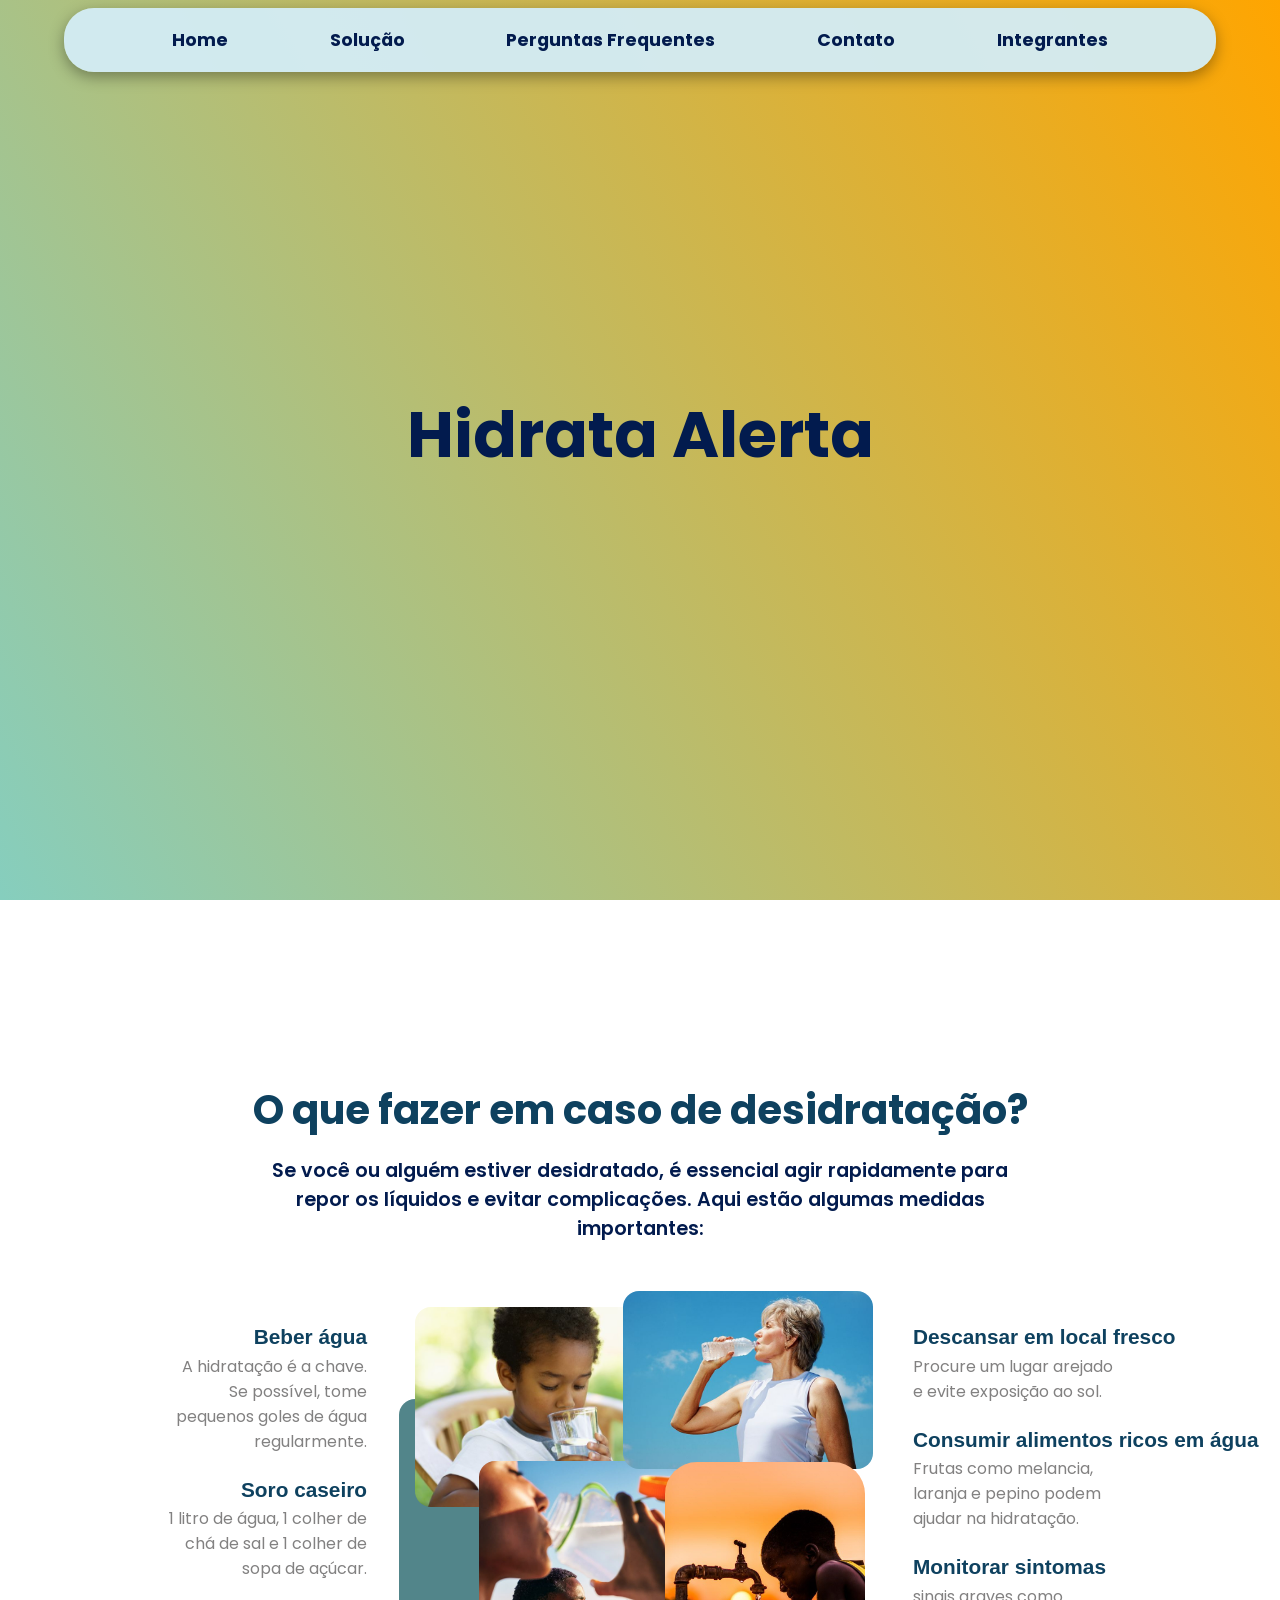
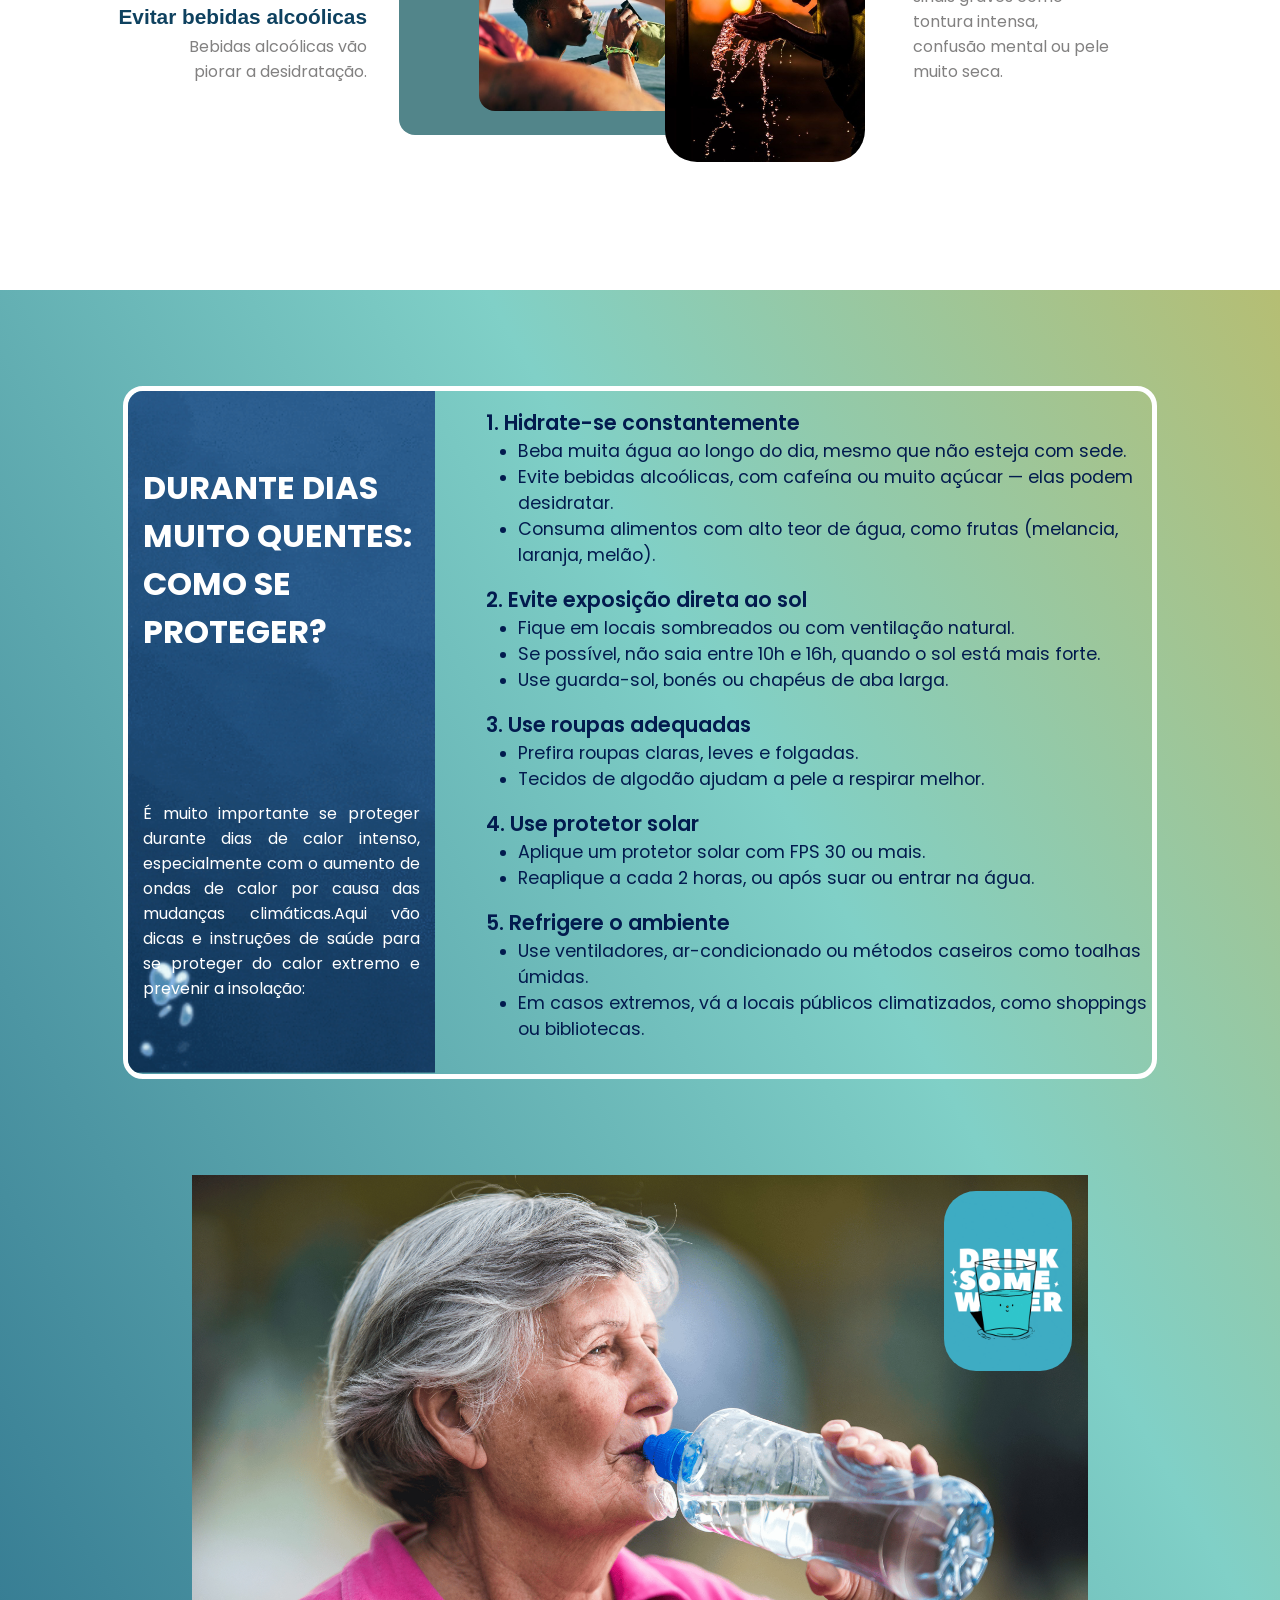
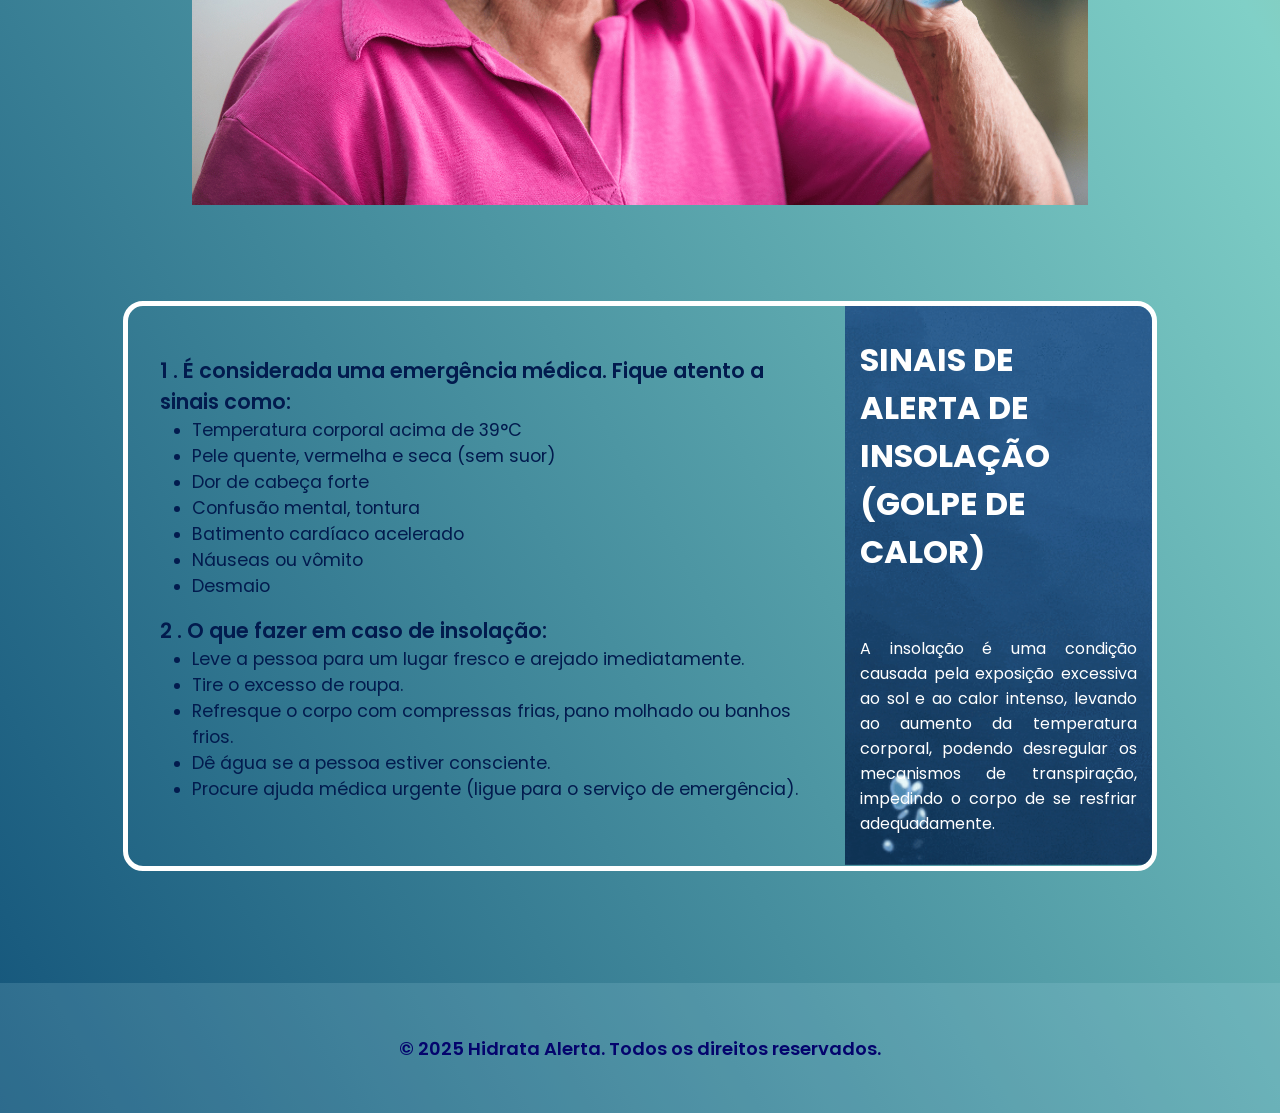
==== commit 5cadda3a: "integrantes quse finalizado" ====
--- a/index.html
+++ b/index.html
@@ -139,7 +139,7 @@
         </section>
 
         <div class="banner banner_img">
-            <img id="animacao_agua" src="./img/agua-animacao/Drink Water Drinking GIF by The Good Type Co.gif" alt="">      
+            <img id="animacao_agua" src="./img/agua-animacao/drinkwater.gif" alt="">      
         </div>
 
         <section class="flex-inverted">
@@ -189,7 +189,7 @@
     </main>
 
     <footer>
-        <p>&copy; 2025 Cuidar no Calor. Todos os direitos reservados.</p>
+        <p>&copy; 2025 Hidrata Alerta. Todos os direitos reservados.</p>
     </footer>
 
     <script src="./script/nav.js"></script>
--- a/style/index.css
+++ b/style/index.css
@@ -44,7 +44,7 @@
 
 .banner_img{
     position: relative;
-    background-image: url(../img/water01.webp);
+    background-image: url(../img/index/water01.jpg);
     background-size: cover;
     width: 70%;
     height: 70vh;
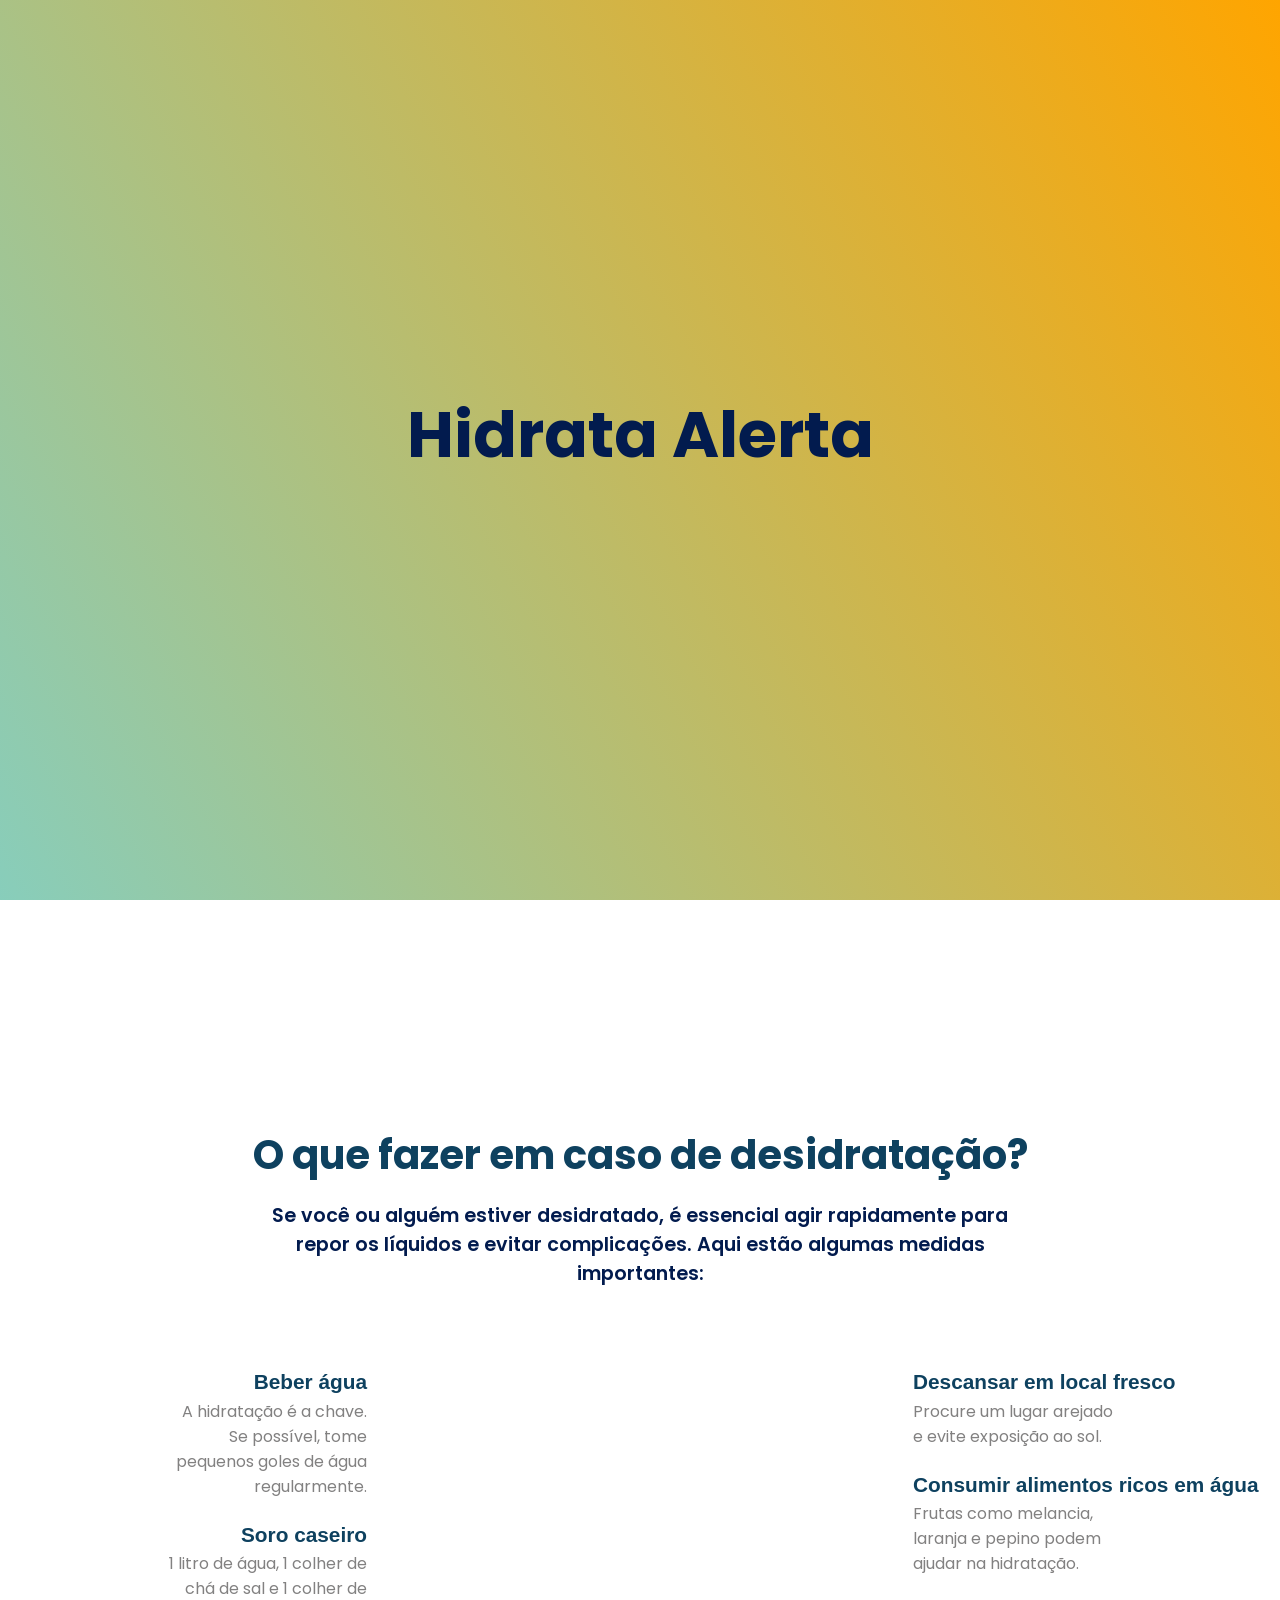
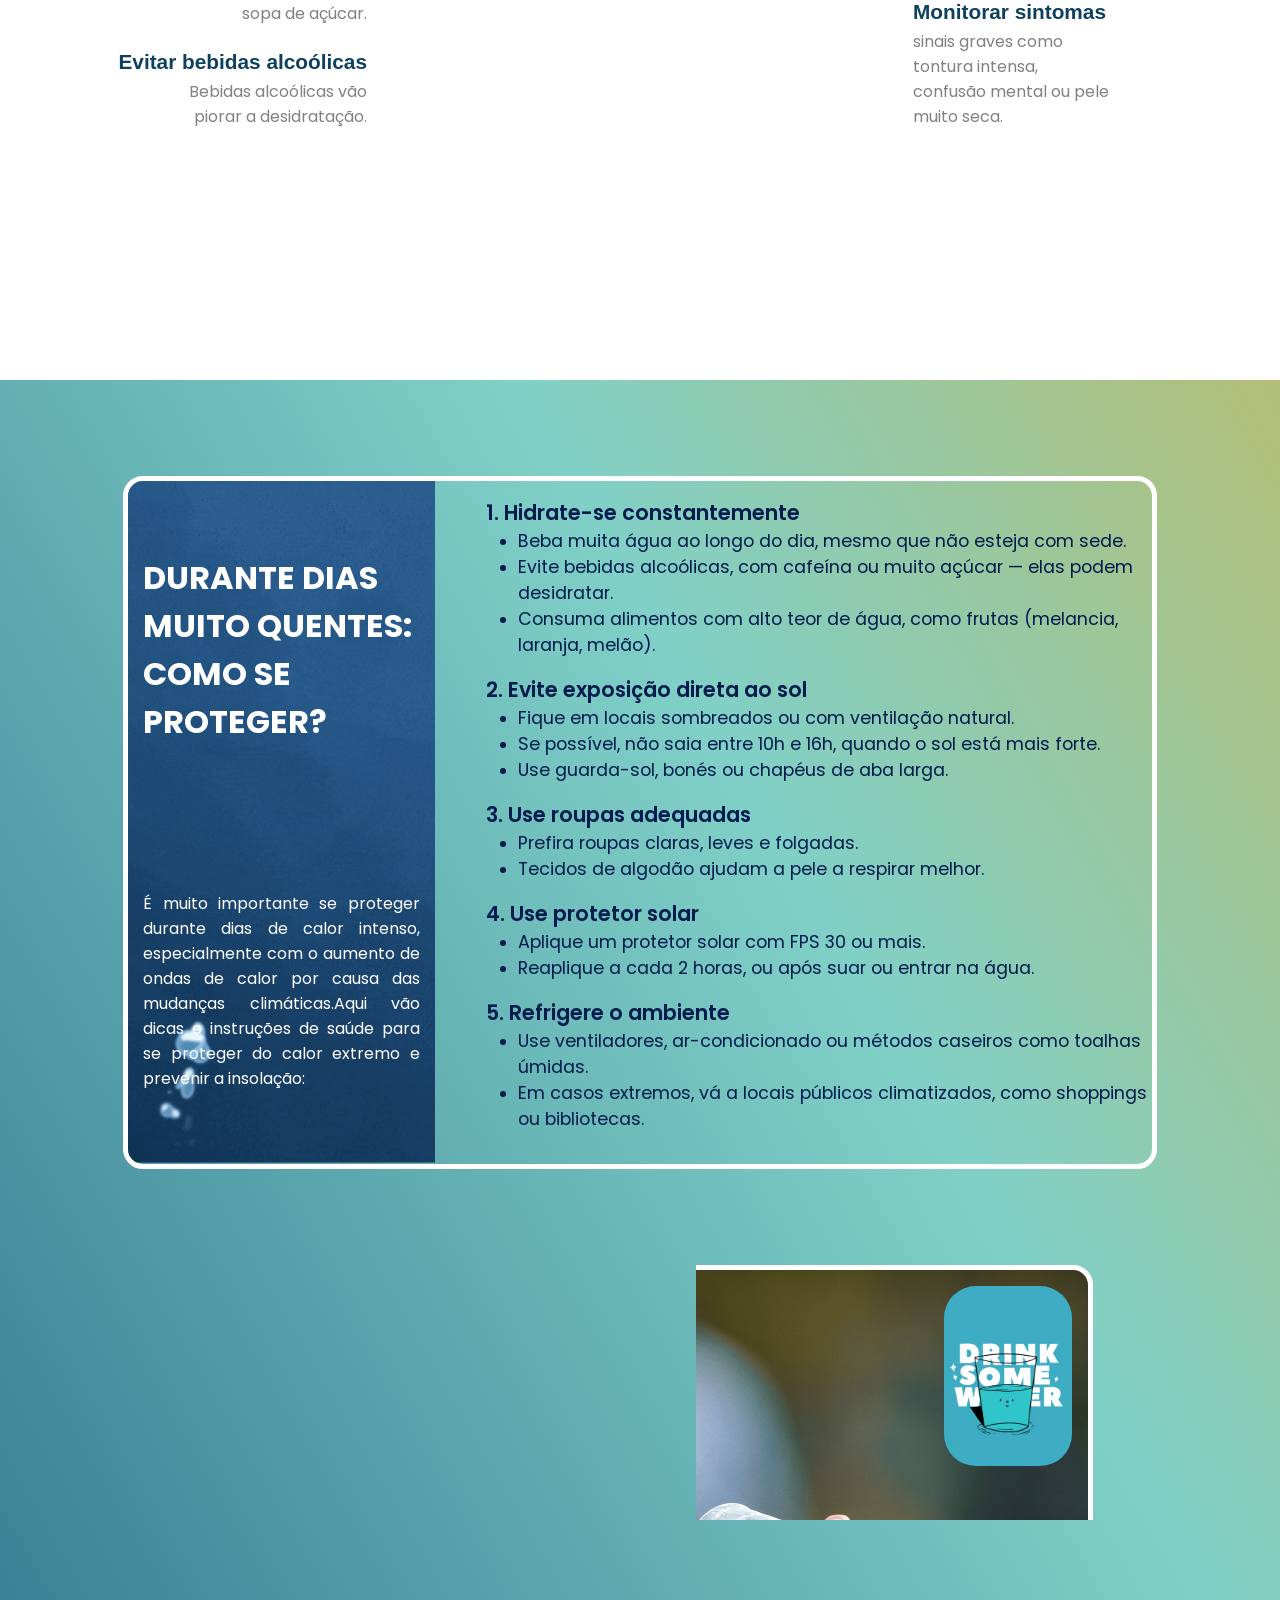
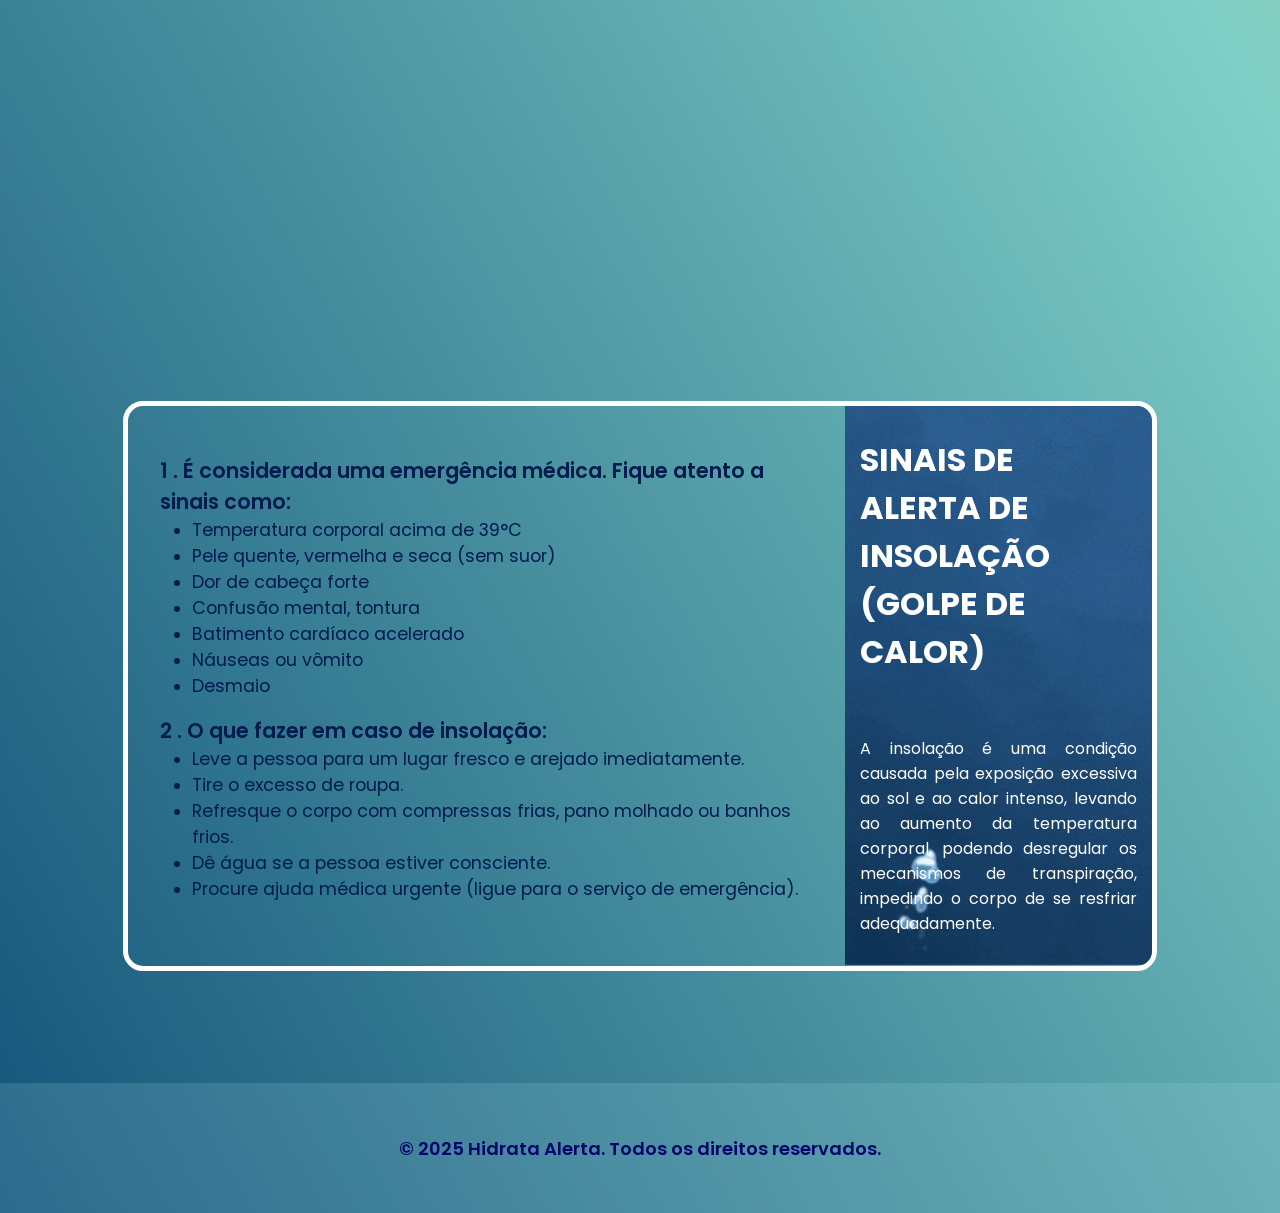
==== commit 33f598ee: "media query feita" ====
--- a/index.html
+++ b/index.html
@@ -8,6 +8,7 @@
     <link rel="stylesheet" href="./style/index.css">
     <link rel="stylesheet" href="./style/footer.css">
     <link href="https://fonts.googleapis.com/css2?family=Poppins:wght@300;400;500;600;700&display=swap" rel="stylesheet">
+    <!-- <link rel="stylesheet" href="https://cdnjs.cloudflare.com/ajax/libs/font-awesome/6.4.0/css/all.min.css"> -->
 
     <title>Hidrata Alerta - Home</title>
 </head>
@@ -64,16 +65,16 @@
  
              <div id="container_right">
                  <div class="box box_right">
-                     <p class="titulo leff_position">Descansar em local fresco</p>
-                     <p class="text leff_position">Procure um lugar arejado e evite exposição ao sol.</p>
+                     <p class="titulo">Descansar em local fresco</p>
+                     <p class="text">Procure um lugar arejado e evite exposição ao sol.</p>
                  </div> 
                  <div class="box box_right">
-                     <p class="titulo leff_position">Consumir alimentos ricos em água</p>
-                     <p class="text leff_position">Frutas como melancia, laranja e pepino podem ajudar na hidratação.</p>
+                     <p class="titulo">Consumir alimentos ricos em água</p>
+                     <p class="text">Frutas como melancia, laranja e pepino podem ajudar na hidratação.</p>
                  </div>
                   <div class="box box_right">
-                     <p class="titulo leff_position">Monitorar sintomas</p>
-                     <p class="text leff_position">sinais graves como tontura intensa, confusão mental ou pele muito seca.</p>
+                     <p class="titulo">Monitorar sintomas</p>
+                     <p class="text">sinais graves como tontura intensa, confusão mental ou pele muito seca.</p>
                  </div>
              </div>
            </div>
@@ -138,9 +139,9 @@
              
         </section>
 
-        <div class="banner banner_img">
-            <img id="animacao_agua" src="./img/agua-animacao/drinkwater.gif" alt="">      
-        </div>
+        <section class="banner banner_img">
+            <img id="animacao_agua" src="./img/agua-animacao/aguaanimacao.gif" alt="">      
+        </section>
 
         <section class="flex-inverted">
             <div class="side_title_content ">
@@ -182,10 +183,7 @@
           
             
         </section>
-
-      
-
-
+       
     </main>
 
     <footer>
@@ -193,5 +191,6 @@
     </footer>
 
     <script src="./script/nav.js"></script>
+    <script src="./script/email_sender.py"></script>
 </body>
 </html>
--- a/style/global.css
+++ b/style/global.css
@@ -24,4 +24,11 @@
 
 a{
     color: var(--font-dark-blue);
-}+}
+
+
+@media (max-width: 600px){}
+
+@media (min-width: 601px) and (max-width: 761px){}
+
+@media (min-width: 762px) and (max-width: 992px){}
--- a/style/nav.css
+++ b/style/nav.css
@@ -10,14 +10,12 @@
     display: grid;
     place-items: center;
     margin-top: 0.5rem;
-    background-size: cover;
-    background-position: center;
-    background-repeat: no-repeat;
     z-index: 100;
     transition: 0.6s ease-in-out all;
    
+display: none;
+}
 
-}
 
 #mainHeader.hide {
     transform: translateY(-130%); 
@@ -31,6 +29,7 @@
     border-radius: 30px;
     background-color: rgba(211, 236, 244, 0.961);
     box-shadow: rgba(0, 0, 0, 0.35) 0px 5px 15px;
+    display: none;
 }
 
 nav ul{
@@ -51,4 +50,79 @@
 
 nav ul li:hover{
     transform: scale(1.15);
+}
+
+@media (max-width: 600px){
+
+header{
+    top: 0rem;
+    width: auto;
+    height: auto; 
+    display: flex;
+    place-items: start;
+}
+
+
+#mainHeader.hide {
+    transform: translateX(-9.5rem); 
+}
+
+nav {
+    width: 9rem;
+    height: 15rem;
+    border-radius: 0px;
+    border-top-right-radius: 10px;
+    border-bottom-right-radius: 10px;
+    padding-left: 0.3rem;
+    background-color: rgb(211, 236, 244);
+}
+
+nav ul{
+    width: 100%;
+    flex-direction: column;
+    align-items: start;
+}
+
+nav ul li{
+    font-size: 1rem;
+    padding-left: 2px;
+    margin-bottom: 0.5rem;
+}
+
+nav ul li:hover{
+    transform: scale(1.15);
+}
+
+}
+
+@media (min-width: 601px) and (max-width: 761px){   
+    nav {
+        width: 95%;
+        height: 3rem;
+        border-radius: 20px;
+    }
+    
+    nav ul{
+        width: 100%;
+    }
+    
+    nav ul li{
+        font-size: 0.9rem;
+    }
+}
+
+@media (min-width: 762px) and (max-width: 992px){
+    nav {
+        width: 90%;
+        height: 3.5rem;
+        border-radius: 25px;
+    }
+    
+    nav ul{
+        width: 100%;
+    }
+    
+    nav ul li{
+        font-size: 1rem;
+    }
 }
--- a/style/index.css
+++ b/style/index.css
@@ -50,7 +50,6 @@
     height: 70vh;
     margin-bottom: 6rem;
     z-index: 90;
-
 }
 
 #animacao_agua{
@@ -148,7 +147,7 @@
     width: 100vw;
     background-color: white;
     border-radius: 0;
-    min-height: 110vh;
+    min-height: 120vh;
 }
 
 #section01 > h3{
@@ -189,7 +188,6 @@
     font-weight: 400;
     color: rgb(130, 129, 129);
     text-align: right;
-    
 }
 
 
@@ -277,7 +275,531 @@
     left: -1rem;
 }
 
-#container_info #container_left{}
-#container_info {}
-#container_info {}
-
+
+@media (max-width: 600px){        
+.banner_img{
+    background-position: center;
+    width: 100%;
+    height: 70vh;
+    margin-bottom: 2rem;
+}
+        
+#animacao_agua{
+    width: 4rem;
+}
+        
+section {
+    width: 90%;
+    display: flex;
+    flex-direction: column;
+    align-items: center;
+    justify-content: space-between;
+    margin-bottom: 4rem;
+    border-radius: 20px;
+    overflow: hidden;
+}
+        
+.flex-inverted{
+    flex-direction:column;
+}
+        
+.side_title_content{
+    width: 100%;
+    display: flex;
+    flex-direction: column;
+    align-items: center;
+    align-self:normal;
+    justify-content: space-around;
+    padding-top: 1rem;
+    padding-bottom: 1rem;
+}
+        
+.side_title_content h3{
+    font-size: 1rem;
+    width: 95%;
+    margin-bottom: 0.5rem;
+    
+}
+        
+.side_title_content p{
+    font-size: 0.8rem;
+    width: 95%;
+}
+
+.side_content{
+    width: 95%;
+    padding: 0.5rem 0;
+}
+
+.margin_itens_right{
+   margin-left: 0rem;
+}
+
+.inner_content .sub_subtitle{
+    font-size: 1.1rem;
+}
+
+.inner_content ul{
+    margin-bottom: 1rem;
+}
+
+.inner_content ul li p{
+    color: var(--font-dark-blue);
+    font-size:0.8rem;
+}
+
+#section01 > h3{
+    text-align: center;
+    font-size: 1.2rem;
+    margin: 1.5rem 0;
+}
+
+#text01_sec03{
+    font-size: 1rem;
+    width: 90%;
+    text-align: center;
+    margin-bottom: 3rem;
+}
+
+
+#container_info{
+    min-width: 95%;
+    display: flex;
+    flex-direction: column;
+    align-items: center;
+    justify-content: center;
+}
+
+.box_left{
+    width: 95vw;
+    margin-bottom: 2rem;
+    flex-direction: column;
+    align-items: center;
+    margin-right: 0rem;
+ }
+
+.box_left .text{
+    font-size: 0.8rem;
+    text-align: center;
+}
+
+
+.box_right{
+    width: 95vw;
+    margin-bottom: 2rem;
+    margin-top: 3rem;
+    align-items: center;
+    margin-left: 0rem;
+ }
+
+.box_right > .text{
+
+    font-size: 0.8rem;
+    text-align: center;
+     
+ }
+
+.box .titulo{
+        font-size: 1rem;
+        text-align: center;
+ }
+        
+        
+        
+#container_middle{
+    height: 320px;
+    width: 370px;
+}
+
+#img01{
+    width: 150px;
+    bottom: -1.8rem;
+    right: 0;
+    border-radius: 1rem;
+    z-index: 84;
+}
+
+#img02{
+    width: 200px;
+    right: -0.5rem; 
+    top: -1rem; 
+    border-radius: 1rem;
+    z-index: 83;
+}
+#img03{
+    width: 180px;
+     left: 1rem; 
+     bottom: 0rem; 
+     border-radius: 1rem;
+    z-index: 82;
+}
+#img04{
+    width: 200px;
+    left: 0;
+    top: 0;
+    border-radius: 1rem;
+    z-index: 81;
+}
+        
+#back_container{
+    width: 70%;
+    height: 80%;
+    border-radius:1rem;
+    bottom: -0.5rem;
+    left: -1rem;
+ }
+
+}
+
+@media (min-width: 601px) and (max-width: 761px){
+    .banner_img{
+        background-position: center;
+        width: 100%;
+        height: 70vh;
+        margin-bottom: 2rem;
+    }
+            
+    #animacao_agua{
+        width: 4rem;
+    }
+            
+    section {
+        width: 75%;
+        display: flex;
+        flex-direction: column;
+        align-items: center;
+        justify-content: space-between;
+        margin-bottom: 4rem;
+        border-radius: 20px;
+        overflow: hidden;
+       
+    }
+            
+    .flex-inverted{
+        flex-direction:column;
+    }
+            
+    .side_title_content{
+        width: 100%;
+        display: flex;
+        flex-direction: column;
+        align-items: center;
+        align-self:normal;
+        justify-content: space-around;
+        padding-top: 1rem;
+        padding-bottom: 1rem;
+    }
+            
+    .side_title_content h3{
+        font-size: 1rem;
+        width: 95%;
+        margin-bottom: 0.5rem;
+        
+    }
+            
+    .side_title_content p{
+        font-size: 0.8rem;
+        width: 95%;
+    }
+    
+    .side_content{
+        width: 95%;
+        padding: 0.5rem 0;
+    }
+    
+    .margin_itens_right{
+       margin-left: 0rem;
+    }
+    
+    .inner_content .sub_subtitle{
+        font-size: 1.1rem;
+    }
+    
+    .inner_content ul{
+        margin-bottom: 1rem;
+    }
+    
+    .inner_content ul li p{
+        color: var(--font-dark-blue);
+        font-size:0.8rem;
+    }
+    
+    #section01 > h3{
+        text-align: center;
+        font-size: 1.4rem;
+        margin: 1.5rem 0;
+    }
+    
+    #text01_sec03{
+        font-size: 1rem;
+        width: 90%;
+        text-align: center;
+        margin-bottom: 3rem;
+    }
+    
+    
+    #container_info{
+        min-width: 95%;
+        display: flex;
+        flex-direction: column;
+        align-items: center;
+        justify-content: center;
+    }
+    
+    .box_left{
+        width: 95vw;
+        margin-bottom: 2rem;
+        flex-direction: column;
+        align-items: center;
+        margin-right: 0rem;
+     }
+    
+    .box_left .text{
+        font-size: 0.9rem;
+        text-align: center;
+    }
+    
+    
+    .box_right{
+        width: 95vw;
+        margin-bottom: 2rem;
+        margin-top: 3rem;
+        align-items: center;
+        margin-left: 0rem;
+     }
+    
+    .box_right > .text{
+    
+        font-size: 0.9rem;
+        text-align: center;
+         
+     }
+    
+    .box .titulo{
+            font-size: 1.2rem;
+            text-align: center;
+     }
+            
+            
+            
+    #container_middle{
+        height: 380px;
+        width: 500px;
+        margin: 3rem 0;
+    }
+    
+    #img01{
+        width: 200px;
+        bottom: -3.5rem;
+        right: 2rem;
+        border-radius: 1rem;
+        z-index: 84;
+    }
+    
+    #img02{
+        width: 260px;
+        right: -0.5rem; 
+        top: -1rem; 
+        border-radius: 1rem;
+        z-index: 83;
+    }
+    #img03{
+        width: 240px;
+        left: 3rem; 
+        bottom: -2rem; 
+        border-radius: 1rem;
+        z-index: 82;
+    }
+    #img04{
+        width: 300px;
+        left: -2rem;
+        top: -1rem;
+        border-radius: 1rem;
+        z-index: 81;
+    }
+            
+    #back_container{
+        width: 70%;
+        height: 80%;
+        border-radius:1rem;
+        bottom: -0.5rem;
+        left: -1rem;
+    }
+}
+
+@media (min-width: 762px) and (max-width: 992px){
+    .banner_img{
+        background-position: center;
+        width: 100%;
+        height: 70vh;
+        margin-bottom: 2rem;
+    }
+            
+    #animacao_agua{
+        width: 4rem;
+    }
+            
+    section {
+        width: 75%;
+        display: flex;
+        flex-direction: column;
+        align-items: center;
+        justify-content: space-between;
+        margin-bottom: 4rem;
+        border-radius: 20px;
+        overflow: hidden;
+       
+    }
+            
+    .flex-inverted{
+        flex-direction:column;
+    }
+            
+    .side_title_content{
+        width: 100%;
+        display: flex;
+        flex-direction: column;
+        align-items: center;
+        align-self:normal;
+        justify-content: space-around;
+        padding-top: 1rem;
+        padding-bottom: 1rem;
+    }
+            
+    .side_title_content h3{
+        font-size: 1rem;
+        width: 95%;
+        margin-bottom: 0.5rem;
+        
+    }
+            
+    .side_title_content p{
+        font-size: 0.8rem;
+        width: 95%;
+    }
+    
+    .side_content{
+        width: 95%;
+        padding: 0.5rem 0;
+    }
+    
+    .margin_itens_right{
+       margin-left: 0rem;
+    }
+    
+    .inner_content .sub_subtitle{
+        font-size: 1.1rem;
+    }
+    
+    .inner_content ul{
+        margin-bottom: 1rem;
+    }
+    
+    .inner_content ul li p{
+        color: var(--font-dark-blue);
+        font-size:0.8rem;
+    }
+    
+    #section01 > h3{
+        text-align: center;
+        font-size: 1.7rem;
+        margin: 1.5rem 0;
+    }
+    
+    #text01_sec03{
+        font-size: 1.1rem;
+        width: 90%;
+        text-align: center;
+        margin-bottom: 3rem;
+    }
+    
+    
+    #container_info{
+        min-width: 95%;
+        display: flex;
+        flex-direction: column;
+        align-items: center;
+        justify-content: center;
+    }
+    
+    .box_left{
+        width: 90vw;
+        margin-bottom: 2rem;
+        flex-direction: column;
+        align-items: center;
+        margin-right: 0rem;
+     }
+    
+    .box_left .text{
+        font-size: 1.1rem;
+        text-align: center;
+        width: 60%;
+    }
+    
+    
+    .box_right{
+        width: 95vw;
+        margin-bottom: 2rem;
+        margin-top: 3rem;
+        align-items: center;
+        margin-left: 0rem;
+     }
+     
+     .box_right .text{
+        font-size: 1.1rem;
+        text-align: center;
+        width: 60%;
+    }
+    
+    .box .titulo{
+            font-size: 1.3rem;
+            text-align: center;
+     }
+            
+            
+            
+    #container_middle{
+        height: 380px;
+        width: 500px;
+        margin: 3rem 0;
+    }
+    
+    #img01{
+        width: 200px;
+        bottom: -3.5rem;
+        right: 2rem;
+        border-radius: 1rem;
+        z-index: 84;
+    }
+    
+    #img02{
+        width: 260px;
+        right: -0.5rem; 
+        top: -1rem; 
+        border-radius: 1rem;
+        z-index: 83;
+    }
+    #img03{
+        width: 240px;
+        left: 3rem; 
+        bottom: -2rem; 
+        border-radius: 1rem;
+        z-index: 82;
+    }
+    #img04{
+        width: 300px;
+        left: -2rem;
+        top: -1rem;
+        border-radius: 1rem;
+        z-index: 81;
+    }
+            
+    #back_container{
+        width: 70%;
+        height: 80%;
+        border-radius:1rem;
+        bottom: -0.5rem;
+        left: -1rem;
+    }
+}
+
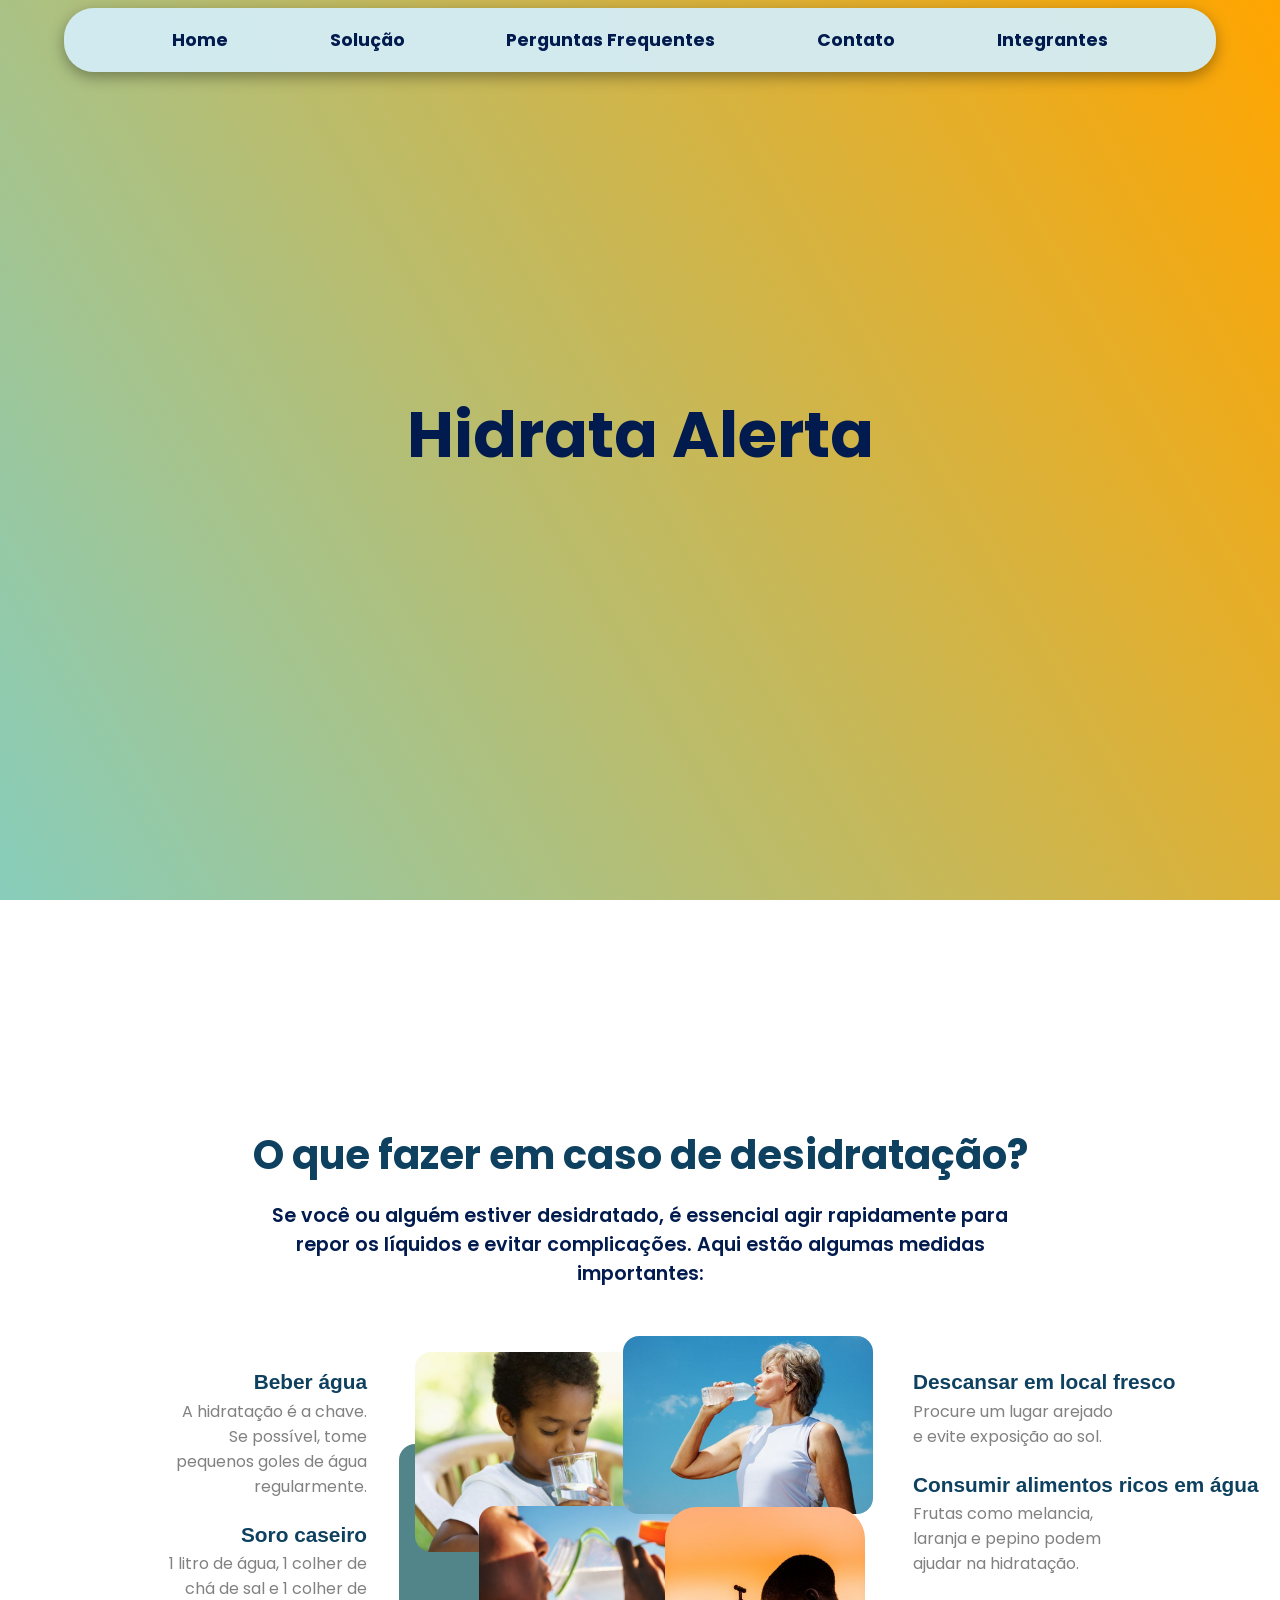
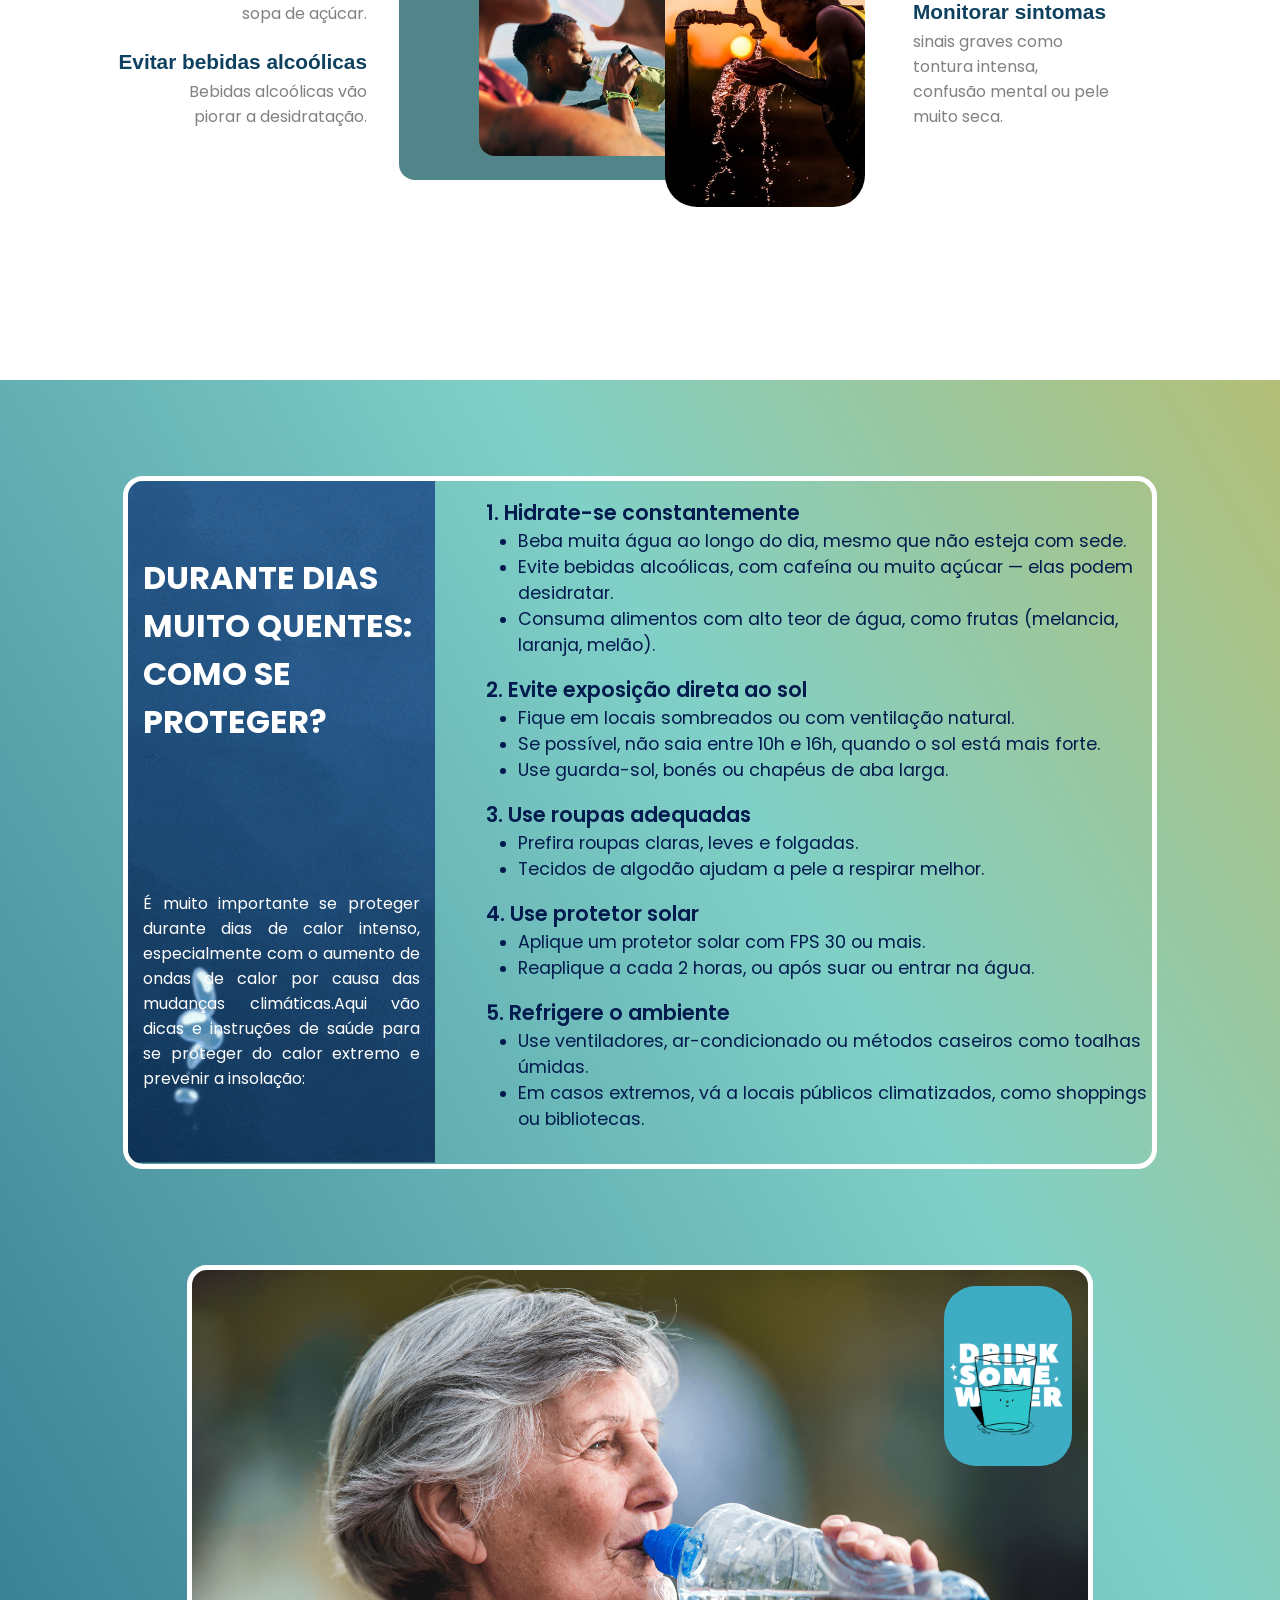
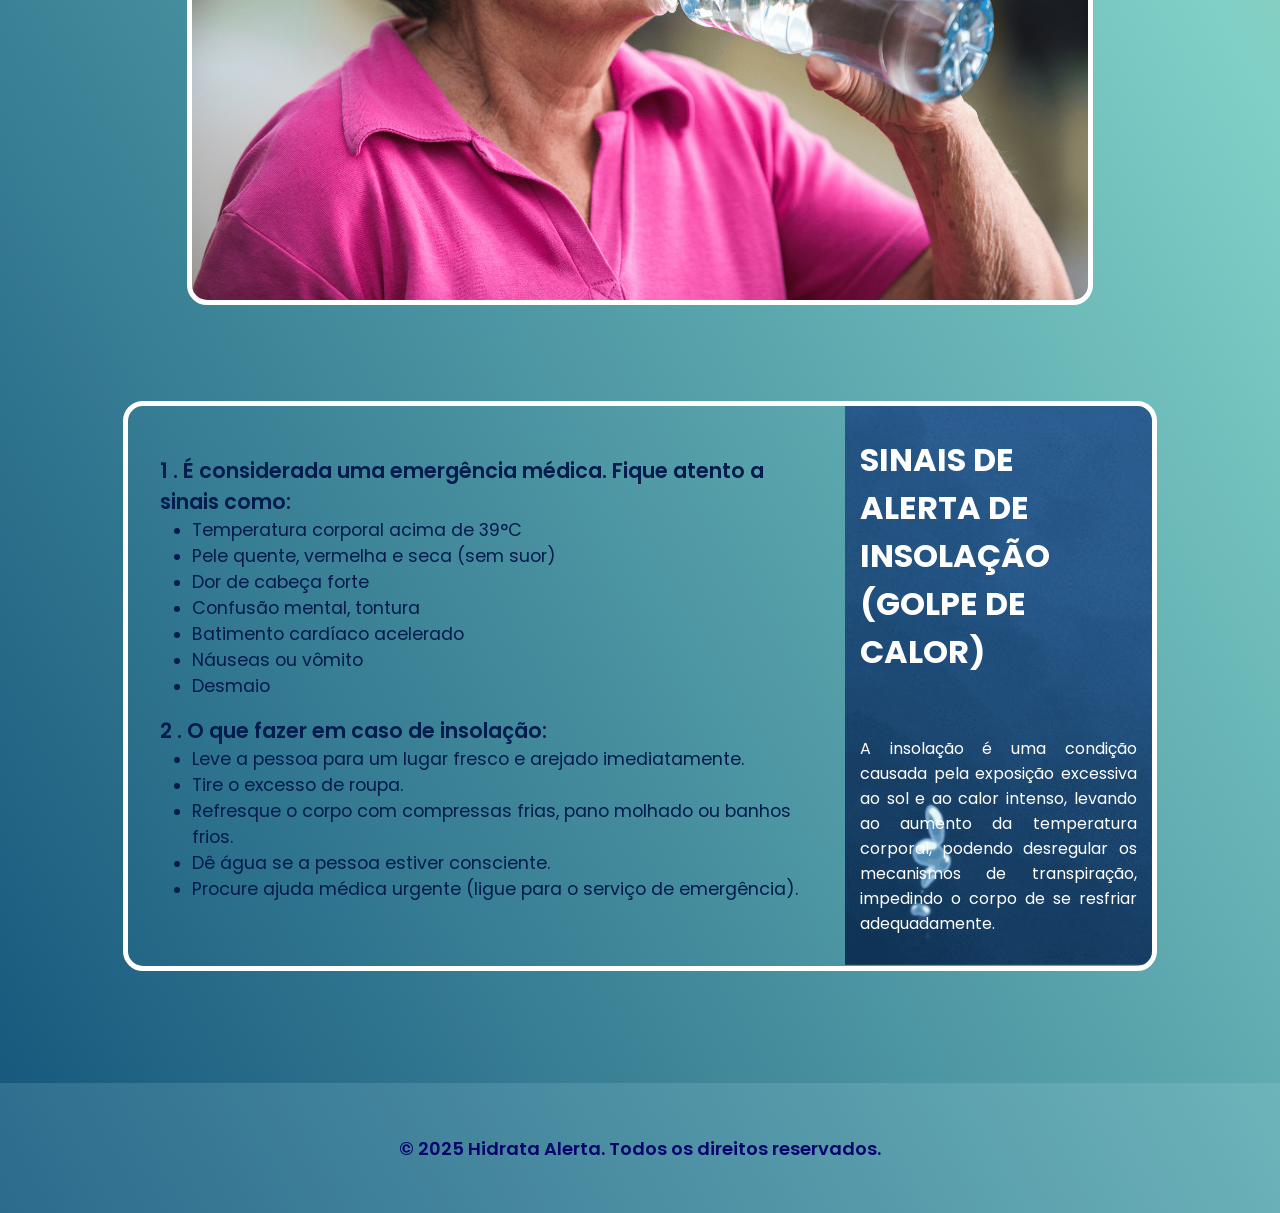
==== commit ec2239d3: "finalizado" ====
--- a/index.html
+++ b/index.html
@@ -3,12 +3,12 @@
 <head>
     <meta charset="UTF-8">
     <meta name="viewport" content="width=device-width, initial-scale=1.0">
+    <link rel="icon" href="./img/Header/water.png" type="./img/Header/water.png">
     <link rel="stylesheet" href="./style/global.css">
     <link rel="stylesheet" href="./style/nav.css">
     <link rel="stylesheet" href="./style/index.css">
     <link rel="stylesheet" href="./style/footer.css">
     <link href="https://fonts.googleapis.com/css2?family=Poppins:wght@300;400;500;600;700&display=swap" rel="stylesheet">
-    <!-- <link rel="stylesheet" href="https://cdnjs.cloudflare.com/ajax/libs/font-awesome/6.4.0/css/all.min.css"> -->
 
     <title>Hidrata Alerta - Home</title>
 </head>
@@ -20,7 +20,7 @@
                 <li><a href="./pages/solucao.html">Solução</a></li>
                 <li><a href="./pages/faq.html">Perguntas Frequentes</a></li>
                 <li><a href="./pages/contato.html">Contato</a></li>
-                <li><a href="#">Integrantes</a></li>
+                <li><a href="./pages/integrantes.html">Integrantes</a></li>
             </ul>
         </nav>
     </header>
@@ -57,10 +57,10 @@
              <div id="container_middle">
                  <div id="back_container"></div>
                  <div id="dot_container"></div>
-                 <img id="img03" src="./img/section01/agua01.jpg" alt="">
-                 <img id="img02" src="./img/section01/agua02.jpg" alt="">
-                 <img id="img01" src="./img/section01/agua03.jpg" alt="">
-                 <img id="img04" src="./img/section01/agua04.jpg" alt="">
+                 <img id="img03" src="./img/index/section01/agua01.jpg" alt="Foto de grupo de pessoas bebendo água">
+                 <img id="img02" src="./img/index/section01/agua02.jpg" alt="Foto de senhora bebendo água">
+                 <img id="img01" src="./img/index/section01/agua03.jpg" alt="Foto de garoto bebendo água">
+                 <img id="img04" src="./img/index/section01/agua04.jpg" alt="Foto de garoto bebendo água">
              </div>
  
              <div id="container_right">
@@ -140,7 +140,7 @@
         </section>
 
         <section class="banner banner_img">
-            <img id="animacao_agua" src="./img/agua-animacao/aguaanimacao.gif" alt="">      
+            <img id="animacao_agua" src="./img/agua-animacao/aguaanimacao.gif" alt="Um animação gif de copo de aguga sendo esvaziado">      
         </section>
 
         <section class="flex-inverted">
@@ -191,6 +191,5 @@
     </footer>
 
     <script src="./script/nav.js"></script>
-    <script src="./script/email_sender.py"></script>
 </body>
 </html>
--- a/style/nav.css
+++ b/style/nav.css
@@ -12,8 +12,6 @@
     margin-top: 0.5rem;
     z-index: 100;
     transition: 0.6s ease-in-out all;
-   
-display: none;
 }
 
 
@@ -29,7 +27,6 @@
     border-radius: 30px;
     background-color: rgba(211, 236, 244, 0.961);
     box-shadow: rgba(0, 0, 0, 0.35) 0px 5px 15px;
-    display: none;
 }
 
 nav ul{
